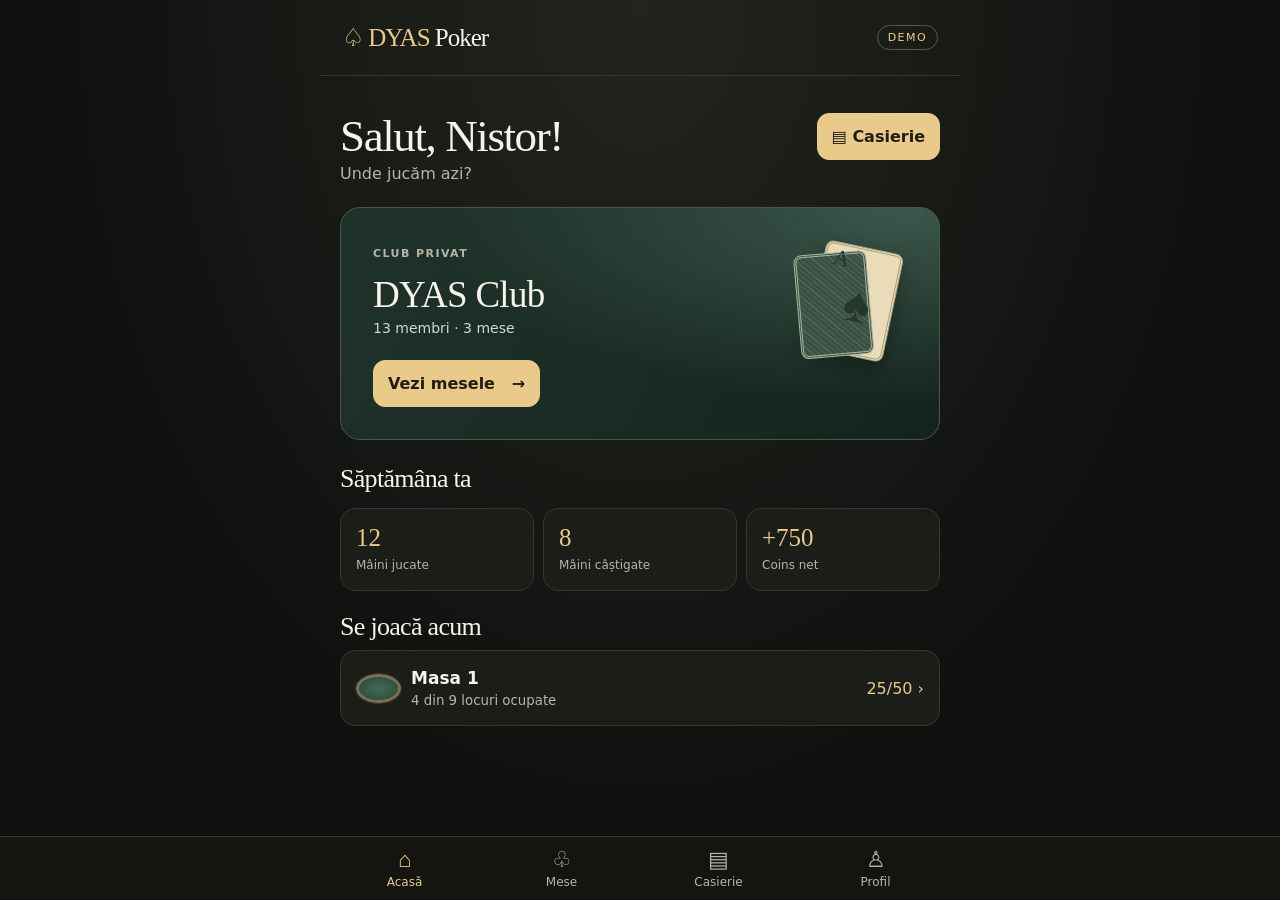
==== index.html @ bfad51e1 "Adaugă demo-ul mobil independent DYAS Poker" ====
<!doctype html>
<html lang="ro"><head><meta charset="utf-8"><meta name="viewport" content="width=device-width,initial-scale=1,viewport-fit=cover"><meta name="theme-color" content="#10110f"><title>DYAS Poker · Club privat</title>
<style>
:root{color-scheme:dark;--ink:#f7f3e9;--gold:#e9ca8b;--muted:#b5b5a9;--line:#353730;--panel:#1b1d19}*{box-sizing:border-box}body{margin:0;background:#10110f;color:var(--ink);font:16px/1.45 'DM Sans',system-ui,sans-serif}header,main,nav{max-width:640px;margin:auto}header,.row,nav,.between{display:flex;align-items:center}.between,header{justify-content:space-between}header{height:76px;border-bottom:1px solid var(--line);padding:0 22px}.brand{font:25px Georgia,serif;letter-spacing:-1px}.brand b{color:var(--gold);font-weight:normal}.demo,.label{font-size:11px;letter-spacing:.13em;text-transform:uppercase}.demo{color:var(--gold);border:1px solid #61563d;border-radius:30px;padding:4px 10px}.label{font-weight:650;color:var(--muted)}main{padding:24px 20px 100px}h1,h2,h3,p{margin:0}h1{font:clamp(31px,7vw,45px)/1.1 Georgia,serif;letter-spacing:-1.4px}h2{font:26px/1.1 Georgia,serif;letter-spacing:-.7px}h3{font-size:17px}small,.muted{color:var(--muted)}.row{gap:10px}.between{gap:8px}button,a{font:inherit;-webkit-tap-highlight-color:transparent}button,.button{cursor:pointer;border:1px solid var(--line);background:#242620;color:var(--ink);border-radius:12px;padding:11px 14px;font-weight:650}.gold,.button.gold{background:var(--gold);color:#211d15;border-color:var(--gold)}a{color:inherit;text-decoration:none}button:focus-visible,a:focus-visible{outline:3px solid #fff;outline-offset:3px}.hero{margin:22px 0 25px;position:relative;overflow:hidden;border:1px solid #4a5647;border-radius:20px;background:radial-gradient(ellipse at 95% 0%,#3b574b,transparent 60%),linear-gradient(120deg,#1f322b,#14241d);padding:22px}.hero h2{font-size:37px;margin:12px 0 2px;position:relative}.hero p{font-size:14px;color:#d0dacf}.hero .button{display:inline-block;margin-top:22px;position:relative}.cards{position:absolute;right:22px;top:24px;width:79px;height:110px;transform:rotate(12deg);background:#eadcb9;color:#25382b;border:3px double #a79e7d;border-radius:8px;box-shadow:0 9px 20px #0005;padding-left:7px;font:22px Georgia}.cards:before{content:'';position:absolute;inset:5px 10px -5px -10px;border-radius:8px;background:repeating-linear-gradient(45deg,#395145 0 3px,#526857 3px 4px);border:3px double #acb59e;transform:rotate(-17deg) translateX(-10px);z-index:-1}.cards i{display:block;text-align:center;font:51px Georgia}.stats,.grid{display:grid;gap:9px;margin:14px 0 22px}.stats{grid-template-columns:repeat(3,1fr)}.grid{grid-template-columns:repeat(2,1fr)}.stat,.box,.item{border:1px solid var(--line);border-radius:15px;background:var(--panel);padding:15px}.stat strong{display:block;font:25px Georgia;color:var(--gold)}.stat small{font-size:12px}.box{margin:14px 0}.item{margin:9px 0;display:flex;align-items:center;justify-content:space-between;gap:10px}.item small{display:block}.tableicon{border:3px solid #816e52;outline:1px solid #34382c;background:radial-gradient(#476955,#254935);border-radius:50%;width:45px;height:29px;flex-shrink:0}.detail{width:150px;height:85px;margin:24px auto;border-width:6px}.mark{color:var(--gold)}.end{color:#aaa797}.tabs{display:flex;gap:5px;padding:4px;background:#191b17;border:1px solid var(--line);border-radius:15px;margin:18px 0}.tabs button{flex:1;background:transparent;border-color:transparent;padding:10px 4px;font-size:14px}.tabs .on,.pick.on{background:#373329;border-color:#877044;color:var(--gold)}.pick{text-align:left;min-height:62px}.pick small{display:block}.balance{font:39px Georgia;color:var(--gold);margin:5px 0}.note{font-size:13px;color:var(--muted);margin:12px 0}.wide{width:100%}.pending{color:#f1c372}.full{margin-top:18px}.footer{position:fixed;bottom:0;left:0;right:0;background:#151612f5;border-top:1px solid var(--line);padding-bottom:env(safe-area-inset-bottom)}nav{display:flex;justify-content:space-around;padding:6px}nav a{min-width:65px;text-align:center;color:var(--muted);font-size:12px;padding:3px 5px}nav b{display:block;font:22px/1.25 Georgia}nav [aria-current]{color:var(--gold)}input{width:100%;padding:12px;margin:8px 0;border:1px solid var(--line);background:#10110f;color:var(--ink);border-radius:10px;font:inherit}.feedback{min-height:1.4em;color:var(--gold)}@media(max-width:355px){main{padding-inline:13px}.cards{right:10px;transform:scale(.78) rotate(12deg);transform-origin:right top}.stat{padding:10px}.item{padding:10px}}@media(min-width:700px){body{background:radial-gradient(ellipse at 50% 0,#22251e,#10110f 64%) fixed}main{padding-top:36px}.hero{padding:32px}.cards{right:45px;top:38px}}
</style></head><body>
<header><a class="brand" href="#acasa"><b>♤ DYAS</b> Poker</a><span class="demo">Demo</span></header>
<main id="screen"></main><div class="footer"><nav aria-label="Navigare"></nav></div>
<script>
const screen=document.querySelector('main');
const nav=document.querySelector('nav');
const pages={acasa:['⌂','Acasă'],mese:['♧','Mese'],casierie:['▤','Casierie'],profil:['♙','Profil']};
const tables=[['Masa 1',9,4],['6-Max',6,0],['Heads-up',2,2]];
const nf=new Intl.NumberFormat('ro-RO');
const fmt=n=>nf.format(n);
let tab='Depunere',amount=5,method='Revolut',filter='Toate',requests=[];
function active(value,current){return value===current?'on':''}
function home(){return `<div class="between"><h1>Salut, Nistor!</h1><a class="button gold" href="#casierie">▤ Casierie</a></div><p class="muted">Unde jucăm azi?</p><section class="hero"><div class="cards" aria-hidden="true">A<i>♠</i></div><span class="label">Club privat</span><h2>DYAS Club</h2><p>13 membri · 3 mese</p><a class="button gold" href="#mese">Vezi mesele &nbsp; →</a></section><h2>Săptămâna ta</h2><div class="stats"><div class="stat"><strong>12</strong><small>Mâini jucate</small></div><div class="stat"><strong>8</strong><small>Mâini câștigate</small></div><div class="stat"><strong>+750</strong><small>Coins net</small></div></div><h2>Se joacă acum</h2>${tableItem(0)}`}
function tableItem(i){const [name,size,used]=tables[i];return `<a class="item" href="#masa-${i}"><div class="row"><span class="tableicon"></span><div><h3>${name}</h3><small>${used} din ${size} locuri ocupate</small></div></div><span class="mark">25/50 ›</span></a>`}
function switches(values,current,action){return `<div class="tabs">${values.map(v=>`<button class="${active(v,current)}" aria-pressed="${v===current}" data-action="${action}" data-value="${v}">${v}</button>`).join('')}</div>`}
function tableList(){return `<p class="label">DYAS Club</p><h1>Mese</h1>${switches(['Toate','Locuri libere','În joc'],filter,'filter')}${tables.map(([n,s,u],i)=>filter==='Locuri libere'&&u===s||filter==='În joc'&&u<2?'':tableItem(i)).join('')}`}
function tableDetail(i){const [name,size,used]=tables[i];return `<a class="mark" href="#mese">← Toate mesele</a><div class="box"><span class="label">DYAS Club</span><h1>${name}</h1><div class="tableicon detail"></div><p>${used} din ${size} locuri ocupate</p><p class="muted">Texas Hold’em · Blinds 25/50</p></div>`}
function choice(v,label,sub,current,action){return `<button class="pick ${active(v,current)}" aria-pressed="${v===current}" data-action="${action}" data-value="${v}">${label}<small>${sub}</small></button>`}
function cashier(){const reserved=requests.filter(r=>r.type==='Retragere').reduce((sum,r)=>sum+r.coins,0);return `<h1>Casierie</h1><div class="box"><span class="label">Sold demo</span><div class="balance">1.500 <small>coins</small></div></div>${switches(['Depunere','Retragere','Istoric'],tab,'tab')}${tab==='Depunere'?`<h2>Alege un pachet</h2><div class="grid">${[5,10,25,50,100].map(v=>choice(v,v+' €',fmt(v*100)+' coins',amount,'amount')).join('')}</div><h3>Metodă de plată</h3>${switches(['Revolut','Transfer bancar'],method,'method')}<button class="gold wide" data-action="deposit">Simulează depunerea de ${amount} €</button>`:tab==='Retragere'?`<form id="withdraw"><label for="coins">Coins de retras</label><input id="coins" type="number" required min="1" max="${500-reserved}" step="1" inputmode="numeric" placeholder="Ex. 100"><p class="note">Disponibile pentru retragere în demo: ${fmt(500-reserved)} coins.</p><button class="gold wide" ${reserved>=500?'disabled':''}>Simulează retragerea</button></form>`:requests.length?requests.map(r=>`<div class="item"><div><h3>${r.type} · ${fmt(r.coins)} coins</h3><small>${r.method}</small></div><small class="pending">În așteptare</small></div>`).join(''):'<div class="box">Nicio cerere în această sesiune.</div>'}<p class="note">Simulare cu jetoane fictive. Cererile sunt păstrate doar în această sesiune.</p>`}
function render(){const route=location.hash.slice(1)||'acasa';const match=route.match(/^masa-([0-2])$/);const page=match?'mese':Object.hasOwn(pages,route)?route:'acasa';nav.innerHTML=Object.entries(pages).map(([key,[icon,label]])=>`<a href="#${key}" ${page===key?'aria-current="page"':''}><b aria-hidden="true">${icon}</b>${label}</a>`).join('');screen.innerHTML=match?tableDetail(Number(match[1])):page==='mese'?tableList():page==='casierie'?cashier():page==='profil'?'<h1>Profil</h1><div class="box"><h2>Nistor</h2><p class="muted">Membru · DYAS Club</p></div><a class="button" href="#casierie">Deschide casieria</a>':home()}
function record(type,coins,source){requests.unshift({type,coins,method:source});tab='Istoric';render()}
screen.addEventListener('click',e=>{const b=e.target.closest('[data-action]');if(!b)return;const v=b.dataset.value;switch(b.dataset.action){case 'tab':tab=v;break;case 'amount':amount=Number(v);break;case 'method':method=v;break;case 'filter':filter=v;break;case 'deposit':record('Depunere',amount*100,method);return}render()});
screen.addEventListener('submit',e=>{if(e.target.id!=='withdraw')return;e.preventDefault();if(e.target.reportValidity())record('Retragere',Number(document.querySelector('#coins').value),'Cerere demo')});
addEventListener('hashchange',()=>{render();window.scrollTo(0,0)});render();
</script></body></html>
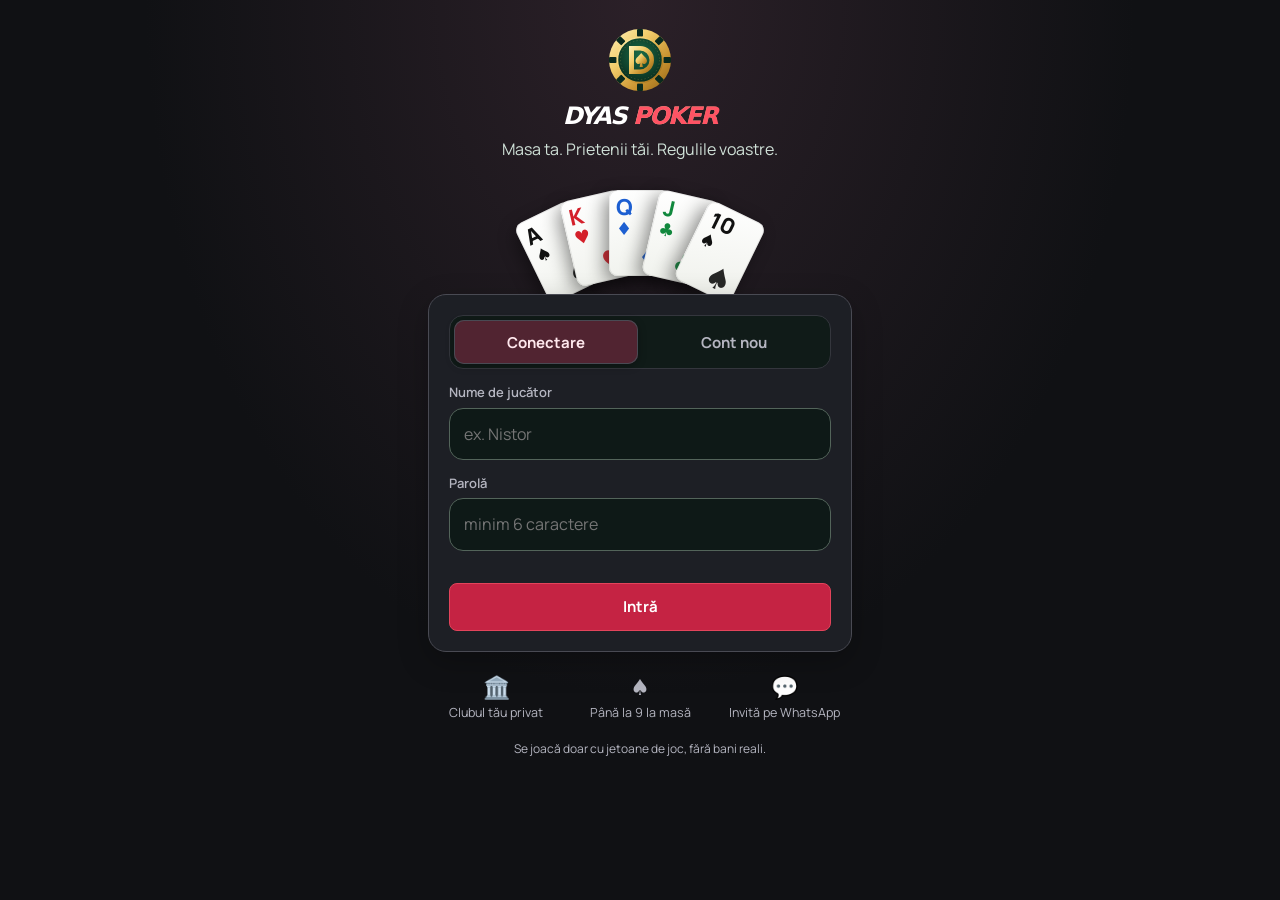
==== commit ece95932: "Adapt DYAS Poker mobile frontend and add 16 illustrated player avatars" ====
--- a/index.html
+++ b/index.html
@@ -1,29 +1,40 @@
 <!doctype html>
-<html lang="ro"><head><meta charset="utf-8"><meta name="viewport" content="width=device-width,initial-scale=1,viewport-fit=cover"><meta name="theme-color" content="#10110f"><title>DYAS Poker · Club privat</title>
-<style>
-:root{color-scheme:dark;--ink:#f7f3e9;--gold:#e9ca8b;--muted:#b5b5a9;--line:#353730;--panel:#1b1d19}*{box-sizing:border-box}body{margin:0;background:#10110f;color:var(--ink);font:16px/1.45 'DM Sans',system-ui,sans-serif}header,main,nav{max-width:640px;margin:auto}header,.row,nav,.between{display:flex;align-items:center}.between,header{justify-content:space-between}header{height:76px;border-bottom:1px solid var(--line);padding:0 22px}.brand{font:25px Georgia,serif;letter-spacing:-1px}.brand b{color:var(--gold);font-weight:normal}.demo,.label{font-size:11px;letter-spacing:.13em;text-transform:uppercase}.demo{color:var(--gold);border:1px solid #61563d;border-radius:30px;padding:4px 10px}.label{font-weight:650;color:var(--muted)}main{padding:24px 20px 100px}h1,h2,h3,p{margin:0}h1{font:clamp(31px,7vw,45px)/1.1 Georgia,serif;letter-spacing:-1.4px}h2{font:26px/1.1 Georgia,serif;letter-spacing:-.7px}h3{font-size:17px}small,.muted{color:var(--muted)}.row{gap:10px}.between{gap:8px}button,a{font:inherit;-webkit-tap-highlight-color:transparent}button,.button{cursor:pointer;border:1px solid var(--line);background:#242620;color:var(--ink);border-radius:12px;padding:11px 14px;font-weight:650}.gold,.button.gold{background:var(--gold);color:#211d15;border-color:var(--gold)}a{color:inherit;text-decoration:none}button:focus-visible,a:focus-visible{outline:3px solid #fff;outline-offset:3px}.hero{margin:22px 0 25px;position:relative;overflow:hidden;border:1px solid #4a5647;border-radius:20px;background:radial-gradient(ellipse at 95% 0%,#3b574b,transparent 60%),linear-gradient(120deg,#1f322b,#14241d);padding:22px}.hero h2{font-size:37px;margin:12px 0 2px;position:relative}.hero p{font-size:14px;color:#d0dacf}.hero .button{display:inline-block;margin-top:22px;position:relative}.cards{position:absolute;right:22px;top:24px;width:79px;height:110px;transform:rotate(12deg);background:#eadcb9;color:#25382b;border:3px double #a79e7d;border-radius:8px;box-shadow:0 9px 20px #0005;padding-left:7px;font:22px Georgia}.cards:before{content:'';position:absolute;inset:5px 10px -5px -10px;border-radius:8px;background:repeating-linear-gradient(45deg,#395145 0 3px,#526857 3px 4px);border:3px double #acb59e;transform:rotate(-17deg) translateX(-10px);z-index:-1}.cards i{display:block;text-align:center;font:51px Georgia}.stats,.grid{display:grid;gap:9px;margin:14px 0 22px}.stats{grid-template-columns:repeat(3,1fr)}.grid{grid-template-columns:repeat(2,1fr)}.stat,.box,.item{border:1px solid var(--line);border-radius:15px;background:var(--panel);padding:15px}.stat strong{display:block;font:25px Georgia;color:var(--gold)}.stat small{font-size:12px}.box{margin:14px 0}.item{margin:9px 0;display:flex;align-items:center;justify-content:space-between;gap:10px}.item small{display:block}.tableicon{border:3px solid #816e52;outline:1px solid #34382c;background:radial-gradient(#476955,#254935);border-radius:50%;width:45px;height:29px;flex-shrink:0}.detail{width:150px;height:85px;margin:24px auto;border-width:6px}.mark{color:var(--gold)}.end{color:#aaa797}.tabs{display:flex;gap:5px;padding:4px;background:#191b17;border:1px solid var(--line);border-radius:15px;margin:18px 0}.tabs button{flex:1;background:transparent;border-color:transparent;padding:10px 4px;font-size:14px}.tabs .on,.pick.on{background:#373329;border-color:#877044;color:var(--gold)}.pick{text-align:left;min-height:62px}.pick small{display:block}.balance{font:39px Georgia;color:var(--gold);margin:5px 0}.note{font-size:13px;color:var(--muted);margin:12px 0}.wide{width:100%}.pending{color:#f1c372}.full{margin-top:18px}.footer{position:fixed;bottom:0;left:0;right:0;background:#151612f5;border-top:1px solid var(--line);padding-bottom:env(safe-area-inset-bottom)}nav{display:flex;justify-content:space-around;padding:6px}nav a{min-width:65px;text-align:center;color:var(--muted);font-size:12px;padding:3px 5px}nav b{display:block;font:22px/1.25 Georgia}nav [aria-current]{color:var(--gold)}input{width:100%;padding:12px;margin:8px 0;border:1px solid var(--line);background:#10110f;color:var(--ink);border-radius:10px;font:inherit}.feedback{min-height:1.4em;color:var(--gold)}@media(max-width:355px){main{padding-inline:13px}.cards{right:10px;transform:scale(.78) rotate(12deg);transform-origin:right top}.stat{padding:10px}.item{padding:10px}}@media(min-width:700px){body{background:radial-gradient(ellipse at 50% 0,#22251e,#10110f 64%) fixed}main{padding-top:36px}.hero{padding:32px}.cards{right:45px;top:38px}}
-</style></head><body>
-<header><a class="brand" href="#acasa"><b>♤ DYAS</b> Poker</a><span class="demo">Demo</span></header>
-<main id="screen"></main><div class="footer"><nav aria-label="Navigare"></nav></div>
-<script>
-const screen=document.querySelector('main');
-const nav=document.querySelector('nav');
-const pages={acasa:['⌂','Acasă'],mese:['♧','Mese'],casierie:['▤','Casierie'],profil:['♙','Profil']};
-const tables=[['Masa 1',9,4],['6-Max',6,0],['Heads-up',2,2]];
-const nf=new Intl.NumberFormat('ro-RO');
-const fmt=n=>nf.format(n);
-let tab='Depunere',amount=5,method='Revolut',filter='Toate',requests=[];
-function active(value,current){return value===current?'on':''}
-function home(){return `<div class="between"><h1>Salut, Nistor!</h1><a class="button gold" href="#casierie">▤ Casierie</a></div><p class="muted">Unde jucăm azi?</p><section class="hero"><div class="cards" aria-hidden="true">A<i>♠</i></div><span class="label">Club privat</span><h2>DYAS Club</h2><p>13 membri · 3 mese</p><a class="button gold" href="#mese">Vezi mesele &nbsp; →</a></section><h2>Săptămâna ta</h2><div class="stats"><div class="stat"><strong>12</strong><small>Mâini jucate</small></div><div class="stat"><strong>8</strong><small>Mâini câștigate</small></div><div class="stat"><strong>+750</strong><small>Coins net</small></div></div><h2>Se joacă acum</h2>${tableItem(0)}`}
-function tableItem(i){const [name,size,used]=tables[i];return `<a class="item" href="#masa-${i}"><div class="row"><span class="tableicon"></span><div><h3>${name}</h3><small>${used} din ${size} locuri ocupate</small></div></div><span class="mark">25/50 ›</span></a>`}
-function switches(values,current,action){return `<div class="tabs">${values.map(v=>`<button class="${active(v,current)}" aria-pressed="${v===current}" data-action="${action}" data-value="${v}">${v}</button>`).join('')}</div>`}
-function tableList(){return `<p class="label">DYAS Club</p><h1>Mese</h1>${switches(['Toate','Locuri libere','În joc'],filter,'filter')}${tables.map(([n,s,u],i)=>filter==='Locuri libere'&&u===s||filter==='În joc'&&u<2?'':tableItem(i)).join('')}`}
-function tableDetail(i){const [name,size,used]=tables[i];return `<a class="mark" href="#mese">← Toate mesele</a><div class="box"><span class="label">DYAS Club</span><h1>${name}</h1><div class="tableicon detail"></div><p>${used} din ${size} locuri ocupate</p><p class="muted">Texas Hold’em · Blinds 25/50</p></div>`}
-function choice(v,label,sub,current,action){return `<button class="pick ${active(v,current)}" aria-pressed="${v===current}" data-action="${action}" data-value="${v}">${label}<small>${sub}</small></button>`}
-function cashier(){const reserved=requests.filter(r=>r.type==='Retragere').reduce((sum,r)=>sum+r.coins,0);return `<h1>Casierie</h1><div class="box"><span class="label">Sold demo</span><div class="balance">1.500 <small>coins</small></div></div>${switches(['Depunere','Retragere','Istoric'],tab,'tab')}${tab==='Depunere'?`<h2>Alege un pachet</h2><div class="grid">${[5,10,25,50,100].map(v=>choice(v,v+' €',fmt(v*100)+' coins',amount,'amount')).join('')}</div><h3>Metodă de plată</h3>${switches(['Revolut','Transfer bancar'],method,'method')}<button class="gold wide" data-action="deposit">Simulează depunerea de ${amount} €</button>`:tab==='Retragere'?`<form id="withdraw"><label for="coins">Coins de retras</label><input id="coins" type="number" required min="1" max="${500-reserved}" step="1" inputmode="numeric" placeholder="Ex. 100"><p class="note">Disponibile pentru retragere în demo: ${fmt(500-reserved)} coins.</p><button class="gold wide" ${reserved>=500?'disabled':''}>Simulează retragerea</button></form>`:requests.length?requests.map(r=>`<div class="item"><div><h3>${r.type} · ${fmt(r.coins)} coins</h3><small>${r.method}</small></div><small class="pending">În așteptare</small></div>`).join(''):'<div class="box">Nicio cerere în această sesiune.</div>'}<p class="note">Simulare cu jetoane fictive. Cererile sunt păstrate doar în această sesiune.</p>`}
-function render(){const route=location.hash.slice(1)||'acasa';const match=route.match(/^masa-([0-2])$/);const page=match?'mese':Object.hasOwn(pages,route)?route:'acasa';nav.innerHTML=Object.entries(pages).map(([key,[icon,label]])=>`<a href="#${key}" ${page===key?'aria-current="page"':''}><b aria-hidden="true">${icon}</b>${label}</a>`).join('');screen.innerHTML=match?tableDetail(Number(match[1])):page==='mese'?tableList():page==='casierie'?cashier():page==='profil'?'<h1>Profil</h1><div class="box"><h2>Nistor</h2><p class="muted">Membru · DYAS Club</p></div><a class="button" href="#casierie">Deschide casieria</a>':home()}
-function record(type,coins,source){requests.unshift({type,coins,method:source});tab='Istoric';render()}
-screen.addEventListener('click',e=>{const b=e.target.closest('[data-action]');if(!b)return;const v=b.dataset.value;switch(b.dataset.action){case 'tab':tab=v;break;case 'amount':amount=Number(v);break;case 'method':method=v;break;case 'filter':filter=v;break;case 'deposit':record('Depunere',amount*100,method);return}render()});
-screen.addEventListener('submit',e=>{if(e.target.id!=='withdraw')return;e.preventDefault();if(e.target.reportValidity())record('Retragere',Number(document.querySelector('#coins').value),'Cerere demo')});
-addEventListener('hashchange',()=>{render();window.scrollTo(0,0)});render();
-</script></body></html>
+<html lang="ro">
+<head>
+  <meta charset="utf-8">
+  <meta name="viewport" content="width=device-width, initial-scale=1, viewport-fit=cover">
+  <meta name="theme-color" content="#050d0a">
+  <title>DYAS Poker — cluburi private de poker</title>
+  <meta name="description" content="Cluburi private de poker cu prietenii, până la 9 la masă. Doar jetoane de joc.">
+  <meta property="og:title" content="DYAS Poker — hai la masă!">
+  <meta property="og:description" content="Club privat de poker cu prietenii. Intră cu linkul și ia loc la masă.">
+  <meta property="og:image" content="https://dyas-poker-4-men.vercel.app/og.png">
+  <meta property="og:type" content="website">
+  <link rel="icon" href="/icon.svg" type="image/svg+xml">
+  <link rel="apple-touch-icon" href="/icon-512.png">
+  <meta name="apple-mobile-web-app-capable" content="yes">
+  <meta name="mobile-web-app-capable" content="yes">
+  <meta name="apple-mobile-web-app-status-bar-style" content="black-translucent">
+  <meta name="apple-mobile-web-app-title" content="DYAS Poker">
+  <link rel="manifest" href="/manifest.webmanifest">
+  <link rel="preconnect" href="https://fonts.googleapis.com">
+  <link rel="preconnect" href="https://fonts.gstatic.com" crossorigin>
+  <link rel="stylesheet" href="https://fonts.googleapis.com/css2?family=Cinzel:wght@700;800&family=Manrope:wght@500;600;700;800&display=swap">
+  <link rel="stylesheet" href="/style.css">
+  <link rel="stylesheet" href="/extra.css">
+  <link rel="stylesheet" href="/fx.css">
+  <link rel="stylesheet" href="/dm.css">
+  <link rel="stylesheet" href="/cashier.css">
+  <link rel="stylesheet" href="/arena.css">
+</head>
+<body>
+  <div id="app"><div class="boot" aria-label="Se încarcă"><img src="/icon.svg" alt=""><i></i></div></div>
+  <div id="toast" role="status" aria-live="polite"></div>
+  <script type="module" src="/app.js"></script>
+  <script type="module" src="/extra.js"></script>
+  <script type="module" src="/fx.js"></script>
+  <script type="module" src="/dm.js"></script>
+  <script type="module" src="/cashier.js"></script>
+  <script type="module" src="/pushtest.js"></script>
+<script type="module" src="/arena.js"></script></body>
+</html>
--- a/style.css
+++ b/style.css
@@ -0,0 +1,375 @@
+/* DYAS Poker — temă: smarald închis, auriu, catifea */
+:root {
+  --bg: #050d0a;
+  --bg2: #0a1813;
+  --panel: rgba(16, 36, 28, .72);
+  --panel-solid: #0f241b;
+  --panel2: #173226;
+  --line: rgba(242, 205, 107, .14);
+  --line2: rgba(255, 255, 255, .08);
+  --text: #f3f7f4;
+  --muted: #95ada2;
+  --gold: #f2cd6b;
+  --gold-hi: #fff1b8;
+  --gold-lo: #b9862c;
+  --goldg: linear-gradient(135deg, #fff1b8 0%, #f2cd6b 35%, #d39d38 70%, #a8741f 100%);
+  --red: #ef4d55;
+  --green: #22b573;
+  --wa: #25d366;
+  --felt-hi: #1f7a50;
+  --felt-lo: #0a3a25;
+  --safe-b: env(safe-area-inset-bottom, 0px);
+  --serif: "Cinzel", "Times New Roman", serif;
+  --sans: "Manrope", system-ui, -apple-system, "Segoe UI", Roboto, sans-serif;
+  color-scheme: dark;
+}
+* { box-sizing: border-box; }
+html, body { margin: 0; min-height: 100%; background: var(--bg); color: var(--text); font: 15px/1.4 var(--sans); -webkit-tap-highlight-color: transparent; }
+body {
+  background:
+    radial-gradient(900px 500px at 50% -10%, rgba(31, 122, 80, .38), transparent 70%),
+    radial-gradient(600px 400px at 110% 40%, rgba(242, 205, 107, .07), transparent 70%),
+    radial-gradient(600px 400px at -10% 80%, rgba(31, 122, 80, .18), transparent 70%),
+    var(--bg);
+  background-attachment: fixed;
+}
+button, input, textarea, select { font: inherit; color: inherit; }
+a { color: var(--gold); }
+#app { min-height: 100vh; }
+
+/* ---------- logo ---------- */
+.logo { display: flex; align-items: center; gap: 10px; text-decoration: none; color: inherit; }
+.logo img { width: 38px; height: 38px; filter: drop-shadow(0 4px 12px rgba(242, 205, 107, .25)); }
+.wordmark { font-family: var(--serif); font-weight: 800; letter-spacing: .06em; line-height: 1; font-size: 20px; }
+.wordmark span { background: var(--goldg); -webkit-background-clip: text; background-clip: text; color: transparent; }
+
+/* ---------- ecrane ---------- */
+.screen { max-width: 520px; margin: 0 auto; padding: 14px 16px calc(28px + var(--safe-b)); }
+.appbar { display: flex; align-items: center; gap: 10px; margin: 4px 0 18px; }
+.appbar .grow { flex: 1; }
+.avatar { width: 38px; height: 38px; border-radius: 50%; display: grid; place-items: center; font-weight: 800; font-size: 15px; color: #10261b;
+  background: var(--goldg); box-shadow: 0 0 0 2px rgba(0,0,0,.4), 0 4px 14px rgba(242,205,107,.25); flex: none; border: 0; cursor: pointer; }
+h1 { font-size: 24px; margin: 4px 0 4px; letter-spacing: -.01em; }
+.sub { color: var(--muted); margin: 0 0 18px; }
+h2 { font-size: 12px; margin: 24px 2px 10px; color: var(--muted); font-weight: 800; text-transform: uppercase; letter-spacing: .14em; }
+.card { background: var(--panel); border: 1px solid var(--line); border-radius: 20px; padding: 16px; margin-bottom: 12px;
+  backdrop-filter: blur(12px); -webkit-backdrop-filter: blur(12px); box-shadow: 0 10px 30px rgba(0,0,0,.25); }
+.row { display: flex; gap: 10px; align-items: center; }
+.grow { flex: 1; min-width: 0; }
+.muted { color: var(--muted); }
+.small { font-size: 13px; }
+
+.btn { display: inline-flex; align-items: center; justify-content: center; gap: 8px; min-height: 48px; padding: 0 18px; border-radius: 14px;
+  border: 1px solid var(--line2); background: rgba(255,255,255,.05); font-weight: 700; cursor: pointer; text-decoration: none; color: var(--text);
+  transition: transform .08s, filter .15s, background .15s; }
+.btn:active { transform: scale(.98); }
+.btn.primary { background: var(--goldg); color: #231904; border: 0; box-shadow: 0 8px 22px rgba(210, 160, 60, .28), inset 0 1px 0 rgba(255,255,255,.5); }
+.btn.green { background: linear-gradient(180deg, #2fcf86, #1a9a5f); border: 0; color: #fff; box-shadow: 0 8px 20px rgba(34,181,115,.25); }
+.btn.danger { background: transparent; color: #ff9ca1; border-color: rgba(239,77,85,.4); }
+.btn.block { width: 100%; }
+.btn.sm { min-height: 38px; padding: 0 12px; font-size: 14px; border-radius: 11px; }
+.btn[disabled] { opacity: .45; pointer-events: none; }
+.btn svg { width: 20px; height: 20px; flex: none; }
+
+/* ---------- pagina de start ---------- */
+.landing { max-width: 460px; margin: 0 auto; padding: 22px 18px calc(28px + var(--safe-b)); text-align: center; }
+.hero-logo { width: 104px; height: 104px; margin: 6px auto 12px; display: block; filter: drop-shadow(0 10px 30px rgba(242, 205, 107, .35)); animation: float 6s ease-in-out infinite; }
+@keyframes float { 50% { transform: translateY(-6px) rotate(-4deg); } }
+.landing .wordmark { font-size: 34px; }
+.tagline { color: #cfe0d7; font-size: 16px; margin: 10px 0 0; }
+.fan { position: relative; height: 104px; margin: 30px auto 34px; width: 260px; }
+.fan .pcard { position: absolute; left: 50%; bottom: 0; --w: 62px; margin-left: -31px; transform-origin: 50% 260%; justify-content: flex-start; align-items: flex-start;
+  padding: 6px 7px; box-shadow: -4px 6px 18px rgba(0,0,0,.45), inset 0 0 0 1px rgba(0,0,0,.08); }
+.fan .pcard .r { font-size: 22px; }
+.fan .pcard .s { font-size: 18px; }
+.fan .pcard::after { content: attr(data-suit); position: absolute; right: 7px; bottom: 4px; font-size: 30px; line-height: 1; opacity: .9; }
+.fan .pcard:nth-child(1) { transform: rotate(-26deg); }
+.fan .pcard:nth-child(2) { transform: rotate(-13deg); }
+.fan .pcard:nth-child(3) { transform: rotate(0deg); }
+.fan .pcard:nth-child(4) { transform: rotate(13deg); }
+.fan .pcard:nth-child(5) { transform: rotate(26deg); }
+.auth { text-align: left; margin-top: 18px; padding: 18px; }
+.features { display: grid; grid-template-columns: repeat(3, 1fr); gap: 8px; margin: 16px 0 6px; }
+.feature { background: rgba(255,255,255,.035); border: 1px solid var(--line2); border-radius: 16px; padding: 12px 6px; font-size: 12.5px; color: #cfe0d7; line-height: 1.25; }
+.feature b { display: block; font-size: 22px; margin-bottom: 4px; }
+.legal { color: var(--muted); font-size: 12px; margin-top: 14px; }
+
+/* ---------- formulare ---------- */
+label { display: block; font-size: 13px; color: var(--muted); margin: 14px 0 6px; font-weight: 600; }
+input, textarea { width: 100%; padding: 14px; border-radius: 14px; border: 1px solid var(--line2); background: rgba(0,0,0,.35); outline: none; transition: border-color .15s, box-shadow .15s; }
+input:focus, textarea:focus { border-color: rgba(242,205,107,.6); box-shadow: 0 0 0 4px rgba(242,205,107,.12); }
+textarea { min-height: 80px; resize: vertical; }
+.code-input { text-transform: uppercase; letter-spacing: .45em; font-size: 26px; text-align: center; font-weight: 800; font-family: var(--serif); }
+.tabs { display: flex; gap: 4px; background: rgba(0,0,0,.35); padding: 4px; border-radius: 14px; margin-bottom: 14px; border: 1px solid var(--line2); }
+.tabs button { flex: 1; min-height: 40px; border: 0; border-radius: 10px; background: transparent; color: var(--muted); font-weight: 700; cursor: pointer; }
+.tabs button.on { background: var(--panel2); color: var(--text); box-shadow: 0 2px 8px rgba(0,0,0,.3), inset 0 0 0 1px var(--line); }
+.err { color: #ffb3b5; font-size: 14px; margin-top: 10px; min-height: 1em; }
+
+/* ---------- acasă ---------- */
+.actions { display: grid; grid-template-columns: 1fr 1fr; gap: 12px; }
+.tile { display: flex; flex-direction: column; justify-content: space-between; gap: 18px; min-height: 128px; padding: 16px; border-radius: 22px; text-decoration: none;
+  color: var(--text); border: 1px solid var(--line); background: var(--panel); position: relative; overflow: hidden; }
+.tile.gold { background: var(--goldg); color: #231904; border: 0; box-shadow: 0 12px 30px rgba(210,160,60,.25); }
+.tile .ic { width: 42px; height: 42px; border-radius: 13px; display: grid; place-items: center; font-size: 22px; background: rgba(0,0,0,.18); }
+.tile.gold .ic { background: rgba(35,25,4,.12); }
+.tile b { font-size: 16px; line-height: 1.2; }
+.tile small { display: block; font-weight: 600; opacity: .75; font-size: 12.5px; margin-top: 3px; }
+.tile::after { content: "♠"; position: absolute; right: -6px; bottom: -22px; font-size: 92px; opacity: .08; }
+
+.list-item { display: flex; gap: 12px; align-items: center; padding: 14px; border-radius: 18px; background: var(--panel); border: 1px solid var(--line2); margin-bottom: 10px;
+  text-decoration: none; color: inherit; cursor: pointer; transition: border-color .15s; }
+.list-item:active { border-color: var(--line); }
+.list-item .t { font-weight: 750; overflow: hidden; text-overflow: ellipsis; white-space: nowrap; }
+.list-item .t.wrap { white-space: normal; }
+.chips { color: var(--gold); font-weight: 800; white-space: nowrap; display: inline-flex; align-items: center; gap: 5px; }
+.chips::before { content: ""; width: 12px; height: 12px; border-radius: 50%; background: radial-gradient(circle, #fff1b8 0 28%, #c8922f 30% 100%); box-shadow: 0 0 0 1.5px rgba(0,0,0,.4); flex: none; }
+.emblem { width: 48px; height: 48px; border-radius: 15px; display: grid; place-items: center; font-size: 26px; flex: none;
+  background: radial-gradient(circle at 50% 35%, #1b5a3d, #0b2519); border: 1px solid var(--line); box-shadow: inset 0 1px 0 rgba(255,255,255,.06); }
+.emblem.lg { width: 68px; height: 68px; font-size: 38px; border-radius: 20px; }
+.emblems { display: grid; grid-template-columns: repeat(8, 1fr); gap: 6px; }
+.emblems button { aspect-ratio: 1; border-radius: 12px; border: 1px solid var(--line2); background: rgba(0,0,0,.3); font-size: 20px; cursor: pointer; padding: 0; }
+.emblems button.on { border-color: var(--gold); background: rgba(242,205,107,.14); box-shadow: 0 0 0 3px rgba(242,205,107,.12); }
+.badge { display: inline-block; padding: 3px 9px; border-radius: 99px; font-size: 11.5px; font-weight: 800; background: rgba(255,255,255,.07); color: var(--muted); letter-spacing: .02em; }
+.badge.owner { background: rgba(242,205,107,.16); color: var(--gold); }
+.badge.admin { background: rgba(80,170,255,.15); color: #9dd3ff; }
+.badge.full { background: rgba(239,77,85,.16); color: #ffb3b5; }
+.badge.live { background: rgba(34,181,115,.16); color: #7ee2a8; }
+.dot { display: inline-block; min-width: 18px; height: 18px; padding: 0 5px; border-radius: 9px; background: var(--red); color: #fff; font-size: 11px; line-height: 18px; text-align: center; margin-left: 5px; }
+.empty { text-align: center; color: var(--muted); padding: 26px 14px; border: 1px dashed var(--line2); border-radius: 18px; }
+.empty b { display: block; font-size: 30px; margin-bottom: 6px; }
+
+/* ---------- club ---------- */
+.topbar { display: flex; align-items: center; gap: 10px; margin-bottom: 14px; }
+.back { width: 42px; height: 42px; border-radius: 13px; border: 1px solid var(--line2); background: rgba(255,255,255,.05); display: grid; place-items: center; font-size: 20px; cursor: pointer; flex: none; color: var(--text); text-decoration: none; }
+.club-hero { display: flex; gap: 14px; align-items: center; padding: 18px; border-radius: 24px; margin-bottom: 12px;
+  background: radial-gradient(400px 160px at 0% 0%, rgba(242,205,107,.16), transparent 70%), linear-gradient(160deg, #15402d, #0b2117); border: 1px solid var(--line); }
+.club-hero .name { font-family: var(--serif); font-weight: 800; font-size: 21px; line-height: 1.15; letter-spacing: .02em; }
+.club-hero .desc { color: #cfe0d7; font-size: 13.5px; margin-top: 4px; }
+.club-hero .meta { margin-top: 8px; display: flex; gap: 8px; align-items: center; flex-wrap: wrap; font-size: 13px; }
+.invite { background: linear-gradient(135deg, rgba(242,205,107,.1), rgba(16,36,28,.75) 60%); position: relative; }
+.invite .lbl { font-size: 11.5px; letter-spacing: .14em; text-transform: uppercase; color: var(--muted); font-weight: 800; }
+.invite .code { font-family: var(--serif); font-size: 30px; font-weight: 800; letter-spacing: .32em; margin: 4px 0 12px;
+  background: var(--goldg); -webkit-background-clip: text; background-clip: text; color: transparent; }
+.invite .btns { display: grid; grid-template-columns: 1fr auto; gap: 8px; }
+.wa { background: linear-gradient(180deg, #2fe07a, #1ea952); border: 0; color: #fff; box-shadow: 0 8px 20px rgba(37,211,102,.22); }
+.seg { display: flex; gap: 8px; }
+.seg button { flex: 1; min-height: 46px; border-radius: 14px; border: 1px solid var(--line2); background: rgba(0,0,0,.3); font-weight: 800; cursor: pointer; }
+.seg button.on { border-color: var(--gold); background: rgba(242,205,107,.14); color: var(--gold); }
+.stepper { display: flex; align-items: center; gap: 8px; margin-top: 8px; }
+.stepper button { width: 46px; height: 42px; border-radius: 12px; border: 1px solid var(--line2); background: rgba(255,255,255,.05); font-size: 20px; cursor: pointer; }
+.stepper output { flex: 1; text-align: center; font-weight: 800; }
+.grid3 { display: grid; grid-template-columns: repeat(3, 1fr); gap: 8px; }
+.seatdots { display: flex; gap: 4px; margin-top: 8px; }
+.seatdots i { width: 9px; height: 9px; border-radius: 50%; background: rgba(255,255,255,.12); }
+.seatdots i.on { background: var(--goldg); box-shadow: 0 0 6px rgba(242,205,107,.5); }
+.table-ic { width: 48px; height: 48px; border-radius: 15px; flex: none; display: grid; place-items: center;
+  background: radial-gradient(ellipse at 50% 40%, var(--felt-hi), var(--felt-lo)); border: 2px solid #5b3d1e; box-shadow: inset 0 0 0 1px rgba(242,205,107,.35); font-size: 20px; }
+
+#toast { position: fixed; left: 50%; top: calc(12px + env(safe-area-inset-top, 0px)); transform: translate(-50%, -20px); max-width: 92vw; opacity: 0; visibility: hidden; pointer-events: none;
+  background: #2b1416; color: #ffd5d6; border: 1px solid #6b2a2c; padding: 11px 16px; border-radius: 14px; transition: opacity .2s, transform .2s, visibility .2s; z-index: 50; font-size: 14px; font-weight: 600; box-shadow: 0 10px 30px rgba(0,0,0,.4); }
+#toast.on { opacity: 1; visibility: visible; transform: translate(-50%, 0); }
+#toast.ok { background: #0f3324; color: #c8f5dc; border-color: #1f6b46; }
+
+/* ---------- masa ---------- */
+.table-screen { position: fixed; inset: 0; display: flex; flex-direction: column; overflow: hidden;
+  background: radial-gradient(120% 70% at 50% 42%, #123a28, #050d0a 75%); }
+.tbar { height: 48px; flex: none; display: flex; align-items: center; gap: 8px; padding: 0 8px; }
+.tbar .back { width: 38px; height: 38px; border-radius: 12px; font-size: 18px; }
+.tbar .ti { flex: 1; min-width: 0; font-size: 14px; font-weight: 800; white-space: nowrap; overflow: hidden; text-overflow: ellipsis; }
+.tbar .ti small { color: var(--muted); font-weight: 600; }
+.tbar img { width: 26px; height: 26px; }
+.felt-wrap { position: relative; flex: 1; min-height: 0; }
+.felt { position: absolute; inset: 6% 9% 9%; border-radius: 46% / 32%;
+  background:
+    radial-gradient(ellipse at 50% 42%, rgba(255,255,255,.07), transparent 55%),
+    radial-gradient(ellipse at 50% 45%, var(--felt-hi), var(--felt-lo) 78%);
+  border: 9px solid #3d2814;
+  box-shadow: 0 0 0 1px #7a5426, inset 0 0 0 2px rgba(242,205,107,.28), inset 0 0 40px rgba(0,0,0,.45), 0 18px 40px rgba(0,0,0,.6); }
+.felt::before { content: ""; position: absolute; inset: 7%; border-radius: inherit; border: 1.5px solid rgba(242,205,107,.16); }
+.felt::after { content: "DYAS POKER"; position: absolute; left: 50%; top: 70%; transform: translateX(-50%); font-family: var(--serif); font-weight: 800; letter-spacing: .3em;
+  font-size: 11px; color: rgba(242,205,107,.09); white-space: nowrap; }
+.center { position: absolute; left: 50%; top: 47%; transform: translate(-50%, -50%); display: flex; flex-direction: column; align-items: center; gap: 7px; z-index: 2; width: 58%; }
+.pot { background: rgba(0,0,0,.5); border: 1px solid rgba(242,205,107,.45); color: var(--gold); font-weight: 900; padding: 4px 14px; border-radius: 99px; font-size: 14px; white-space: nowrap;
+  box-shadow: 0 4px 14px rgba(0,0,0,.35); }
+.board { display: flex; gap: 3px; justify-content: center; }
+.msg { font-size: 12.5px; text-align: center; color: #e6f3ec; background: rgba(0,0,0,.4); padding: 4px 10px; border-radius: 10px; max-width: 100%; font-weight: 600; }
+.msg b { color: var(--gold); }
+
+.pcard { --w: var(--cw); width: var(--w); height: calc(var(--w) * 1.4); border-radius: calc(var(--w) * .14); background: linear-gradient(160deg, #ffffff, #eef0ea); color: #111;
+  display: flex; flex-direction: column; align-items: center; justify-content: center; font-weight: 900; line-height: 1; flex: none;
+  box-shadow: 0 3px 8px rgba(0,0,0,.45), inset 0 0 0 1px rgba(0,0,0,.08); font-family: var(--sans); }
+.pcard .r { font-size: calc(var(--w) * .5); letter-spacing: -1px; }
+.pcard .s { font-size: calc(var(--w) * .46); margin-top: 1px; }
+.pcard.h { color: #d4202a; } .pcard.d { color: #1d5fd1; } .pcard.c { color: #11883d; } .pcard.sp { color: #111; }
+.pcard.back { background:
+    radial-gradient(circle at 50% 50%, rgba(242,205,107,.55) 0 18%, transparent 19%),
+    repeating-linear-gradient(45deg, rgba(242,205,107,.18) 0 2px, transparent 2px 6px),
+    linear-gradient(160deg, #a01f2c, #6b1019);
+  box-shadow: 0 2px 6px rgba(0,0,0,.45), inset 0 0 0 2px #f3e6c4; }
+.pcard.slot { background: rgba(255,255,255,.05); box-shadow: inset 0 0 0 1px rgba(255,255,255,.12); }
+.pcard.dim { filter: brightness(.5) saturate(.6); }
+
+.seat { position: absolute; transform: translate(-50%, -50%); width: var(--sw); display: flex; flex-direction: column; align-items: center; z-index: 3; }
+.seat .box { position: relative; width: 100%; background: linear-gradient(180deg, rgba(20,40,31,.96), rgba(6,16,11,.96)); border: 1px solid rgba(242,205,107,.22);
+  border-radius: 14px; padding: 4px 4px 5px; text-align: center; box-shadow: 0 6px 16px rgba(0,0,0,.45); }
+.seat.turn .box { border-color: var(--gold); box-shadow: 0 0 0 2px rgba(242,205,107,.4), 0 0 18px rgba(242,205,107,.45); }
+.seat.folded { opacity: .45; }
+.seat .nm { font-size: 11.5px; font-weight: 800; white-space: nowrap; overflow: hidden; text-overflow: ellipsis; }
+.seat .st { font-size: 12px; color: var(--gold); font-weight: 900; white-space: nowrap; }
+.seat .tag { position: absolute; left: 50%; top: -9px; transform: translateX(-50%); font-size: 9.5px; font-weight: 900; text-transform: uppercase; padding: 1px 6px; border-radius: 6px;
+  background: #22463a; color: #d5ece0; white-space: nowrap; letter-spacing: .03em; }
+.seat .tag.raise, .seat .tag.bet, .seat .tag.all-in { background: var(--goldg); color: #231904; }
+.seat .tag.fold { background: #3a2223; color: #ffb3b5; }
+.seat .hole { display: flex; gap: 2px; height: calc(var(--oc) * 1.4); margin-bottom: -6px; position: relative; z-index: -1; }
+.seat .hole .pcard { --w: var(--oc); }
+.seat .tbar2 { height: 3px; border-radius: 2px; background: rgba(255,255,255,.12); margin-top: 3px; overflow: hidden; }
+.seat .tbar2 i { display: block; height: 100%; background: var(--goldg); }
+.seat.empty { width: 46px !important; }
+.seat.empty .box { width: 46px; height: 46px; border-radius: 50%; padding: 0; display: grid; place-items: center; background: rgba(0,0,0,.28);
+  border: 1.5px dashed rgba(242,205,107,.28); color: rgba(242,205,107,.6); font-size: 0; box-shadow: none; cursor: default; }
+.seat.empty .box::before { content: "·"; font-size: 22px; line-height: 1; }
+.seat.empty[data-sit] .box { cursor: pointer; border-style: solid; background: rgba(242,205,107,.08); }
+.seat.empty[data-sit] .box::before { content: "+"; font-size: 24px; font-weight: 400; }
+.seat.win .box { border-color: #6fe3a1; box-shadow: 0 0 0 2px rgba(111,227,161,.4), 0 0 18px rgba(111,227,161,.35); }
+.dbtn { position: absolute; width: 19px; height: 19px; border-radius: 50%; background: radial-gradient(circle at 40% 35%, #fff, #d9d9d9); color: #111; font-size: 10px; font-weight: 900;
+  display: grid; place-items: center; box-shadow: 0 1px 4px rgba(0,0,0,.6); z-index: 4; transform: translate(-50%, -50%); }
+.dbtn.in { top: -8px; transform: none; }
+.dbtn.in.r { right: -8px; } .dbtn.in.l { left: -8px; }
+.betchip { position: absolute; transform: translate(-50%, -50%); font-size: 11.5px; font-weight: 900; color: #fff; background: rgba(0,0,0,.6); padding: 1px 8px 1px 3px; border-radius: 99px;
+  white-space: nowrap; z-index: 4; display: flex; align-items: center; gap: 4px; border: 1px solid rgba(242,205,107,.25); }
+.betchip::before { content: ""; width: 13px; height: 13px; border-radius: 50%; background: radial-gradient(circle, #fff 0 26%, var(--red) 28% 100%); border: 1.5px dashed #fff; }
+
+.table-screen { --cw: 38px; --oc: 15px; --sw: 66px; }
+.table-screen.roomy { --oc: 26px; --sw: 96px; --cw: 44px; }
+.table-screen.roomy .seat .nm { font-size: 14px; }
+.table-screen.roomy .seat .st { font-size: 15px; }
+.table-screen.roomy .seat .box { padding: 7px 6px 8px; border-radius: 16px; }
+.table-screen.roomy .msg { font-size: 14px; }
+
+.me { flex: none; background: linear-gradient(180deg, rgba(12,28,21,.97), #050d0a); border-top: 1px solid rgba(242,205,107,.18); padding: 9px 10px calc(9px + var(--safe-b)); z-index: 5;
+  box-shadow: 0 -10px 30px rgba(0,0,0,.4); }
+.me .info { display: flex; align-items: center; gap: 10px; }
+.me .mycards { display: flex; gap: 4px; }
+.me .mycards .pcard { --w: 44px; }
+.roomy .me .mycards .pcard { --w: 52px; }
+.me .who { flex: 1; min-width: 0; }
+.me .who .nm { font-weight: 800; font-size: 14px; white-space: nowrap; overflow: hidden; text-overflow: ellipsis; }
+.me .who .st { color: var(--gold); font-weight: 900; font-size: 16px; }
+.me .tocall { text-align: right; flex: none; }
+.me .tocall small { display: block; color: var(--muted); font-size: 11.5px; font-weight: 700; }
+.me .tocall b { font-size: 19px; }
+.me .acts { display: grid; grid-template-columns: 1fr 1.25fr 1fr; gap: 8px; margin-top: 9px; }
+.me .acts .btn { min-height: 50px; padding: 0 6px; font-size: 15px; border-radius: 14px; }
+.btn.fold { background: linear-gradient(180deg, #4a2124, #2f1416); border-color: rgba(239,77,85,.45); color: #ffc9cb; }
+.btn.call { background: linear-gradient(180deg, #2fcf86, #158a52); border: 0; color: #fff; box-shadow: 0 6px 16px rgba(34,181,115,.25); }
+.btn.raise { background: var(--goldg); border: 0; color: #231904; box-shadow: 0 6px 16px rgba(210,160,60,.25); }
+.raisebox { margin-top: 9px; display: grid; gap: 7px; }
+.raisebox .presets { display: grid; grid-template-columns: repeat(4, 1fr); gap: 6px; }
+.raisebox .presets button { min-height: 36px; border-radius: 10px; border: 1px solid var(--line2); background: rgba(255,255,255,.05); font-weight: 800; font-size: 13px; cursor: pointer; }
+.raisebox .presets button.on { border-color: var(--gold); color: var(--gold); background: rgba(242,205,107,.1); }
+.raisebox .sl { display: flex; align-items: center; gap: 8px; }
+.raisebox .sl button { width: 40px; height: 36px; border-radius: 10px; border: 1px solid var(--line2); background: rgba(255,255,255,.05); font-size: 18px; cursor: pointer; flex: none; }
+.raisebox input[type=range] { flex: 1; padding: 0; accent-color: var(--gold); height: 30px; border: 0; background: transparent; box-shadow: none; }
+.raisebox .confirm { display: grid; grid-template-columns: 1fr 2fr; gap: 8px; }
+.raisebox .confirm .btn { min-height: 50px; }
+.me .status { margin-top: 9px; display: flex; gap: 8px; }
+.me .status .btn { flex: 1; }
+.me .note { font-size: 13px; color: var(--muted); text-align: center; margin-top: 7px; font-weight: 600; }
+.turnbar { height: 4px; border-radius: 2px; background: rgba(255,255,255,.1); margin-top: 7px; overflow: hidden; }
+.turnbar i { display: block; height: 100%; background: var(--goldg); }
+.conn { position: absolute; top: 4px; left: 50%; transform: translateX(-50%); font-size: 12px; background: #4a1b1d; color: #ffd5d6; padding: 2px 10px; border-radius: 8px; z-index: 9; }
+
+/* ---------- v2: avatare, profil, clasament, istoric, admin ---------- */
+a.avatar { text-decoration: none; font-size: 19px; }
+.av { width: 38px; height: 38px; flex: none; border-radius: 50%; display: grid; place-items: center; font-size: 20px; font-weight: 800; color: #10261b;
+  background: var(--goldg); box-shadow: 0 0 0 2px rgba(242,205,107,.25); }
+.av.xl { width: 64px; height: 64px; font-size: 34px; }
+.badge.superadmin { background: rgba(190,120,255,.18); color: #dcb6ff; }
+.admin-btn { margin-right: 8px; text-decoration: none; }
+.profile-head { display: flex; align-items: center; gap: 14px; }
+.profile-head .name { font-family: var(--serif); font-size: 20px; font-weight: 800; margin-bottom: 4px; }
+.avatars { grid-template-columns: repeat(6, 1fr); }
+.avatars button { font-size: 24px; color: var(--gold); font-weight: 800; }
+.settings { display: grid; gap: 4px; padding: 6px 14px; }
+.switch { display: flex; align-items: center; gap: 12px; justify-content: space-between; padding: 10px 0; margin: 0; font-size: 14.5px; font-weight: 700; color: var(--text); }
+.switch + .switch { border-top: 1px solid var(--line2); }
+.switch small { display: block; color: var(--muted); font-weight: 600; font-size: 12px; margin-top: 2px; }
+.switch input { appearance: none; -webkit-appearance: none; width: 46px; height: 28px; flex: none; border-radius: 99px; background: rgba(255,255,255,.12); position: relative; cursor: pointer; margin: 0; padding: 0; border: 0; transition: background .2s; }
+.switch input::after { content: ""; position: absolute; top: 3px; left: 3px; width: 22px; height: 22px; border-radius: 50%; background: #fff; transition: transform .2s; }
+.switch input:checked { background: var(--green); }
+.switch input:checked::after { transform: translateX(18px); }
+.switch input:disabled { opacity: .4; }
+.install { display: flex; align-items: center; gap: 12px; margin-top: 14px; position: relative; border-color: rgba(242,205,107,.35); }
+.install .ic { font-size: 26px; }
+.install b { display: block; }
+.install small { color: var(--muted); font-size: 12.5px; }
+.install .x { position: absolute; top: 4px; right: 6px; background: none; border: 0; color: var(--muted); font-size: 18px; cursor: pointer; }
+.pos { color: #7ee2a8; }
+.neg { color: #ff9ea2; }
+.net { font-weight: 800; font-variant-numeric: tabular-nums; white-space: nowrap; }
+.lb-row.mine { border-color: rgba(242,205,107,.45); }
+.rank { width: 28px; text-align: center; font-weight: 800; color: var(--muted); font-size: 15px; flex: none; }
+.rank.r1, .rank.r2, .rank.r3 { font-size: 22px; }
+#per { margin-bottom: 12px; }
+.stats { display: grid; grid-template-columns: repeat(4, 1fr); gap: 6px; margin: 4px 0 12px; }
+.stats > div { background: var(--panel); border: 1px solid var(--line2); border-radius: 14px; padding: 10px 4px; text-align: center; }
+.stats b { display: block; font-size: 15.5px; font-variant-numeric: tabular-nums; }
+.stats small { color: var(--muted); font-size: 10.5px; font-weight: 700; }
+.hand-card { padding: 10px 12px; }
+.hand-card .hc-cards { margin: 8px 0 6px; gap: 10px; align-items: center; }
+.mini { display: inline-flex; gap: 3px; vertical-align: middle; }
+.pcard.xs { --w: 22px; }
+.pcard.xs .r { font-size: 11px; }
+.pcard.xs .s { font-size: 10px; }
+.board-mini { flex: 1; }
+.chipadj input { width: 100%; }
+.chipadj .seg button { font-size: 12.5px; }
+.kpis { display: grid; grid-template-columns: repeat(2, 1fr); gap: 8px; }
+.kpi { background: var(--panel); border: 1px solid var(--line); border-radius: 16px; padding: 12px; display: grid; gap: 1px; }
+.kpi span { font-size: 20px; }
+.kpi b { font-size: 22px; font-variant-numeric: tabular-nums; }
+.kpi small { color: var(--muted); font-weight: 700; font-size: 12px; }
+.kpi em { font-style: normal; color: #7ee2a8; font-size: 11.5px; font-weight: 700; }
+.tabs.scroll { overflow-x: auto; scrollbar-width: none; }
+.tabs.scroll button { flex: none; padding-left: 12px; padding-right: 12px; }
+#uq { margin-bottom: 12px; }
+.live-row { text-decoration: none; color: inherit; align-items: flex-start; }
+.table-ic.on { box-shadow: 0 0 0 2px rgba(34,181,115,.6); }
+.plist { display: flex; flex-wrap: wrap; gap: 4px 10px; margin-top: 6px; font-size: 12px; color: var(--muted); }
+.plist b { color: var(--gold); font-weight: 800; }
+.uclub .emblem { width: 36px; height: 36px; font-size: 18px; }
+.uclub [data-adj] { margin-top: 10px; padding-top: 10px; border-top: 1px solid var(--line2); }
+.ledger { padding: 4px 12px; }
+.lrow { display: flex; gap: 10px; align-items: center; padding: 9px 0; font-size: 13.5px; }
+.lrow + .lrow { border-top: 1px solid var(--line2); }
+.lrow > span { font-weight: 800; white-space: nowrap; }
+.welcome input { margin: 0; }
+
+/* ---------- masa: reacții, avatare, animații ---------- */
+.tb-btn { width: 36px; height: 36px; flex: none; border-radius: 12px; border: 1px solid var(--line2); background: rgba(255,255,255,.05); font-size: 17px; cursor: pointer; padding: 0; }
+.tb-btn.on { border-color: var(--gold); background: rgba(242,205,107,.15); }
+.tray { position: absolute; top: 52px; right: 8px; z-index: 30; display: grid; grid-template-columns: repeat(4, 44px); gap: 6px; padding: 8px; border-radius: 18px;
+  background: rgba(8,20,14,.96); border: 1px solid var(--line); box-shadow: 0 12px 30px rgba(0,0,0,.5); animation: pop .18s ease-out; }
+.tray button { height: 44px; border-radius: 12px; border: 0; background: rgba(255,255,255,.06); font-size: 24px; cursor: pointer; padding: 0; }
+.tray button:active { transform: scale(.9); }
+.seat .sav { position: absolute; top: -10px; left: -8px; width: 22px; height: 22px; border-radius: 50%; display: grid; place-items: center; font-size: 13px;
+  background: #0b1f16; border: 1px solid rgba(242,205,107,.45); z-index: 2; }
+.roomy .seat .sav { width: 28px; height: 28px; font-size: 17px; top: -12px; left: -10px; }
+.rx { position: absolute; z-index: 25; transform: translate(-50%, -50%); font-size: 34px; pointer-events: none; filter: drop-shadow(0 4px 8px rgba(0,0,0,.5));
+  animation: rx 3s ease-out forwards; }
+@keyframes rx { 0% { opacity: 0; transform: translate(-50%, -30%) scale(.4); } 12% { opacity: 1; transform: translate(-50%, -80%) scale(1.25); }
+  25% { transform: translate(-50%, -85%) scale(1); } 80% { opacity: 1; } 100% { opacity: 0; transform: translate(-50%, -150%) scale(1); } }
+@keyframes pop { from { transform: scale(.6); opacity: 0; } to { transform: scale(1); opacity: 1; } }
+.pcard.deal { animation: deal .42s cubic-bezier(.2,.8,.3,1.1) both; }
+@keyframes deal { from { opacity: 0; transform: translate(0, -120px) rotate(-25deg) scale(.6); } to { opacity: 1; transform: none; } }
+.pcard.flip { animation: flip .52s ease-out both; }
+@keyframes flip { 0% { opacity: 0; transform: translateY(-18px) rotateY(90deg) scale(.8); } 60% { opacity: 1; transform: rotateY(-12deg); } 100% { transform: none; } }
+.betchip.pop { animation: pop .38s cubic-bezier(.2,.9,.3,1.4) both; }
+.flychip { position: absolute; z-index: 24; width: 26px; height: 26px; margin: -13px 0 0 -13px; border-radius: 50%; pointer-events: none;
+  background: radial-gradient(circle, #fff1b8 0 30%, #d39d38 32% 60%, #7a5214 62%); box-shadow: 0 0 0 3px rgba(255,241,184,.35), 0 0 18px rgba(242,205,107,.7);
+  animation: fly 1s cubic-bezier(.5,0,.3,1) both; }
+@keyframes fly { 0% { left: var(--x0); top: var(--y0); opacity: 0; transform: scale(.5); } 15% { opacity: 1; transform: scale(1.2); }
+  85% { opacity: 1; } 100% { left: var(--x1); top: var(--y1); opacity: 0; transform: scale(.7); } }
+.seat.win .box { animation: winglow 1.2s ease-in-out 2; }
+@keyframes winglow { 50% { box-shadow: 0 0 0 3px rgba(242,205,107,.6), 0 0 26px rgba(242,205,107,.6); } }
+@media (prefers-reduced-motion: reduce) { .pcard.deal, .pcard.flip, .betchip.pop, .flychip, .seat.win .box { animation-duration: .01s; animation-delay: 0s !important; } .rx { animation: none; transform: translate(-50%, -80%); } }
--- a/extra.css
+++ b/extra.css
@@ -0,0 +1,138 @@
+/* DYAS Poker — pornire, schelete de încărcare, „Azi în club” */
+
+/* ---------- pornirea aplicației ---------- */
+.boot { min-height: 100vh; min-height: 100dvh; display: grid; place-content: center; justify-items: center; gap: 22px; }
+.boot img { width: 86px; height: 86px; filter: drop-shadow(0 10px 26px rgba(242,205,107,.35)); animation: bootPulse 1.4s ease-in-out infinite; }
+.boot i { width: 120px; height: 3px; border-radius: 3px; background: rgba(255,255,255,.08); overflow: hidden; position: relative; }
+.boot i::after { content: ""; position: absolute; inset: 0; width: 40%; border-radius: 3px; background: linear-gradient(90deg, transparent, #f2cd6b, transparent); animation: bootBar 1.1s ease-in-out infinite; }
+@keyframes bootPulse { 50% { transform: scale(1.06); filter: drop-shadow(0 14px 32px rgba(242,205,107,.55)); } }
+@keyframes bootBar { from { transform: translateX(-100%); } to { transform: translateX(250%); } }
+
+/* ---------- schelet de încărcare ---------- */
+.empty:has(> .skel) { padding: 0; border: 0; background: none; text-align: left; min-height: 0; }
+.skel { display: flex; flex-direction: column; gap: 10px; padding: 2px 0; }
+.sk { display: block; border-radius: 10px; background: linear-gradient(90deg, rgba(255,255,255,.05) 25%, rgba(242,205,107,.11) 45%, rgba(255,255,255,.05) 65%);
+  background-size: 300% 100%; animation: skShine 1.3s ease-in-out infinite; }
+.sk-row { display: flex; align-items: center; gap: 12px; padding: 14px; border-radius: 18px; background: var(--panel); border: 1px solid var(--line2); }
+.sk-av { width: 42px; height: 42px; border-radius: 50%; flex: none; }
+.sk-tx { flex: 1; display: flex; flex-direction: column; gap: 8px; min-width: 0; }
+.sk-l { height: 12px; width: 70%; }
+.sk-l.short { width: 42%; height: 10px; }
+.sk-pill { width: 58px; height: 26px; border-radius: 99px; flex: none; }
+.sk-hero { height: 130px; border-radius: 20px; margin-bottom: 2px; }
+@keyframes skShine { from { background-position: 100% 0; } to { background-position: -100% 0; } }
+@media (prefers-reduced-motion: reduce) { .sk, .boot img, .boot i::after { animation: none; } }
+
+/* ---------- butonul „Azi în club” ---------- */
+.today-btn { display: flex; align-items: center; gap: 12px; text-align: left; min-height: 60px; padding: 10px 14px; margin: 0 0 12px;
+  background: linear-gradient(135deg, rgba(242,205,107,.13), rgba(242,205,107,.03)); border: 1px solid rgba(242,205,107,.28); }
+.today-btn .ti { font-size: 22px; width: 40px; height: 40px; flex: none; display: grid; place-items: center; border-radius: 12px; background: rgba(0,0,0,.25); }
+.today-btn .grow { flex: 1; min-width: 0; }
+.today-btn b { display: block; color: var(--gold); font-size: 15px; }
+.today-btn small { display: block; color: var(--muted); font-size: 12px; font-weight: 600; margin-top: 2px; white-space: nowrap; overflow: hidden; text-overflow: ellipsis; }
+.today-btn .chev, .td-row .chev { color: var(--muted); font-size: 22px; line-height: 1; flex: none; }
+
+/* ---------- foaia „Azi în club” ---------- */
+.td-sheet .tsheet-box { max-height: min(88vh, 760px); max-height: min(88dvh, 760px); overflow: hidden; padding: 0; gap: 0;
+  background: linear-gradient(180deg, #13281e, #0a1711); border-top: 1px solid rgba(242,205,107,.22); }
+.td-sheet .tsheet-bg { animation: tdFade .2s ease-out; }
+.td-sheet.out .tsheet-box { transform: translateY(30px); opacity: 0; transition: transform .18s, opacity .18s; }
+.td-sheet.out .tsheet-bg { opacity: 0; transition: opacity .18s; }
+@keyframes tdFade { from { opacity: 0; } }
+.td-head { display: flex; align-items: center; gap: 10px; padding: 16px 16px 12px; border-bottom: 1px solid var(--line2); }
+.td-head::before { content: ""; position: absolute; top: 7px; left: 50%; width: 38px; height: 4px; margin-left: -19px; border-radius: 4px; background: rgba(255,255,255,.18); }
+.td-head h3 { margin: 0; font-size: 19px; }
+.td-head small { color: var(--muted); font-weight: 700; font-size: 12.5px; }
+.td-head .grow { flex: 1; min-width: 0; }
+.td-x { width: 36px; height: 36px; flex: none; border-radius: 50%; border: 1px solid var(--line2); background: rgba(255,255,255,.06); color: var(--text); font-size: 22px; line-height: 1; cursor: pointer; padding: 0; }
+.td-body { overflow-y: auto; -webkit-overflow-scrolling: touch; overscroll-behavior: contain; padding: 14px 16px calc(18px + env(safe-area-inset-bottom, 0px)); }
+.td-kpi { display: grid; grid-template-columns: repeat(2, 1fr); gap: 8px; }
+.td-kpi > div { padding: 12px; border-radius: 16px; background: var(--panel); border: 1px solid var(--line2); }
+.td-kpi b { display: block; font-size: 22px; font-variant-numeric: tabular-nums; line-height: 1.1; }
+.td-kpi small { color: var(--muted); font-weight: 700; font-size: 12px; }
+.td-kpi > div:last-child b { color: var(--gold); }
+.td-jp { display: flex; align-items: center; justify-content: space-between; gap: 10px; margin-top: 8px; padding: 12px 14px; border-radius: 16px;
+  background: radial-gradient(120% 160% at 50% 0%, #5a0d19, #22060d); border: 1.5px solid #c8933a; font-weight: 800; font-size: 13.5px; color: #ffe9a8; }
+.td-jp b { font-family: var(--serif); font-size: 22px; color: #ffd77a; white-space: nowrap; }
+.td-sec { margin: 18px 2px 8px; font-size: 12px; font-weight: 800; letter-spacing: .12em; text-transform: uppercase; color: var(--muted); }
+.td-pot { display: flex; align-items: center; gap: 14px; padding: 14px; border-radius: 16px; background: rgba(242,205,107,.08); border: 1px solid rgba(242,205,107,.25); }
+.td-pot .amt { font-family: var(--serif); font-size: 26px; font-weight: 800; color: var(--gold); white-space: nowrap; }
+.td-pot .who { min-width: 0; }
+.td-pot .who b { display: block; overflow: hidden; text-overflow: ellipsis; white-space: nowrap; }
+.td-pot .who small { color: var(--muted); font-weight: 600; font-size: 12px; }
+.td-list { display: flex; flex-direction: column; border-radius: 16px; background: var(--panel); border: 1px solid var(--line2); overflow: hidden; }
+.td-row { display: flex; align-items: center; gap: 10px; padding: 10px 12px; color: inherit; text-decoration: none; }
+.td-row + .td-row { border-top: 1px solid var(--line2); }
+.td-row .pos { width: 22px; flex: none; text-align: center; font-weight: 800; color: var(--muted); font-size: 13px; }
+.td-row .av { width: 34px; height: 34px; font-size: 15px; flex: none; }
+.td-row .ti { font-size: 20px; width: 34px; text-align: center; flex: none; }
+.td-row .grow { flex: 1; min-width: 0; }
+.td-row .grow b { display: block; font-size: 14.5px; overflow: hidden; text-overflow: ellipsis; white-space: nowrap; }
+.td-row .grow small { display: block; color: var(--muted); font-weight: 600; font-size: 12px; overflow: hidden; text-overflow: ellipsis; white-space: nowrap; }
+.td-net { font-variant-numeric: tabular-nums; white-space: nowrap; font-size: 15px; flex: none; }
+.td-net.up { color: #46d38a; }
+.td-net.down { color: #ff7b81; }
+.td-tags { display: flex; flex-wrap: wrap; gap: 6px; }
+.td-tags span { padding: 6px 11px; border-radius: 99px; background: rgba(255,255,255,.06); border: 1px solid var(--line2); font-weight: 700; font-size: 13px; }
+.td-note { margin-top: 16px; padding: 12px 14px; border-radius: 14px; background: rgba(255,255,255,.04); border: 1px dashed var(--line2); font-size: 13.5px; color: var(--muted); }
+.td-note b { color: var(--text); }
+.td-empty { margin-top: 16px; padding: 26px 16px; text-align: center; color: var(--muted); border: 1px dashed var(--line2); border-radius: 16px; font-size: 14px; line-height: 1.5; }
+.td-empty b { display: block; font-size: 30px; margin-bottom: 6px; }
+
+/* istoric: butonul „Reluare pas cu pas” scos */
+.replay-btn { display: none !important; }
+
+/* administrarea mesei: scoate jucători, închide masa */
+.km-row { display: flex; align-items: center; gap: 10px; padding: 10px 12px; }
+.km-row + .km-row { border-top: 1px solid var(--line2); }
+.km-row .grow { flex: 1; min-width: 0; }
+.km-row b { display: block; font-size: 14.5px; overflow: hidden; text-overflow: ellipsis; white-space: nowrap; }
+.km-row small { display: block; color: var(--muted); font-weight: 600; font-size: 12px; }
+.km-row .btn { flex: none; white-space: nowrap; }
+.km-note { margin: 12px 2px 14px; font-size: 12.5px; color: var(--muted); line-height: 1.45; }
+.km-box { margin-top: 14px; }
+.km-box .td-list { margin-top: 6px; }
+
+/* descrieri: club, mese, turnee */
+.club-hero .desc, .desc { white-space: pre-line; }
+.xdesc { margin-top: 6px; padding: 7px 10px; border-radius: 10px; background: rgba(242,205,107,.07); border-left: 3px solid rgba(242,205,107,.5);
+  font-size: 12.5px; font-weight: 600; line-height: 1.45; color: var(--text); white-space: pre-line; overflow-wrap: anywhere; }
+.xdesc.big { margin: 0; font-size: 14.5px; padding: 12px 14px; }
+.tcard2 .xdesc { margin-top: 8px; }
+.tdesc { padding: 0; overflow: hidden; margin-bottom: 12px; }
+.tdesc .xdesc { border-radius: 0; }
+
+/* panou admin: editare club, mese, turnee */
+.mg-reset { margin-top: 8px; }
+details.mg { margin-top: 12px; border: 1px solid var(--line2); border-radius: 14px; background: rgba(0,0,0,.18); }
+details.mg > summary { cursor: pointer; padding: 12px 14px; font-weight: 800; list-style: none; }
+details.mg > summary::-webkit-details-marker, .mg-item > summary::-webkit-details-marker { display: none; }
+details.mg > summary::after, .mg-item > summary::after { content: "›"; float: right; color: var(--muted); transition: transform .18s; }
+details.mg[open] > summary::after, .mg-item[open] > summary::after { transform: rotate(90deg); }
+.mg-body { padding: 0 14px 14px; }
+.mg-sec { padding: 12px 0; border-top: 1px solid var(--line2); }
+.mg-sec h4 { margin: 0 0 8px; font-size: 13px; letter-spacing: .08em; text-transform: uppercase; color: var(--gold); }
+.mg-sec textarea { min-height: 70px; font-size: 14px; line-height: 1.45; }
+.mg-sec .btn { margin-top: 10px; }
+.mg-row { display: flex; gap: 10px; align-items: flex-end; }
+.mg-row .grow { flex: 1; min-width: 0; }
+.mg-row select { width: 76px; font-size: 18px; }
+.mg-grid { display: grid; grid-template-columns: 1fr 1fr; gap: 0 10px; }
+.mg-btns { display: flex; flex-wrap: wrap; gap: 8px; }
+.mg-btns .btn { text-decoration: none; display: inline-flex; align-items: center; }
+.mg-item { margin-top: 8px; border-radius: 12px; background: var(--panel); border: 1px solid var(--line2); }
+.mg-item > summary { cursor: pointer; padding: 10px 12px; list-style: none; display: flex; flex-wrap: wrap; align-items: baseline; gap: 2px 8px; }
+.mg-item > summary b { overflow: hidden; text-overflow: ellipsis; white-space: nowrap; max-width: 100%; }
+.mg-item > summary::after { margin-left: auto; }
+.mg-item > form { padding: 0 12px 12px; }
+.mg-item small { display: block; margin-top: 6px; }
+
+/* butoane rotunde suplimentare la masă: în stânga, lângă chat */
+.fab-x { position: absolute; left: 58px; bottom: 10px; z-index: 6; display: flex; gap: 6px; }
+.fab-x .fab { position: relative; width: 42px; height: 42px; border-radius: 50%; border: 1px solid rgba(242,205,107,.35); background: rgba(8,20,14,.92);
+  box-shadow: 0 6px 18px rgba(0,0,0,.5); font-size: 18px; padding: 0; cursor: pointer; }
+.fab-x .fab:active { transform: scale(.92); }
+@media (max-width: 380px) {
+  .fab-x { left: 52px; }
+  .fab-x .fab, .fab-chat { width: 36px; height: 36px; font-size: 16px; }
+}
--- a/fx.css
+++ b/fx.css
@@ -0,0 +1,78 @@
+/* Animațiile mesei (public/fx.js) */
+#fx { position: fixed; inset: 0; pointer-events: none; z-index: 70; overflow: hidden; }
+.flychip { display: none; } /* înlocuit de fluxul de jetoane din fx.js */
+
+/* jeton de cazino: margine cu dungi, centru alb, inel interior */
+.fx-chip { position: absolute; left: 0; top: 0; width: 22px; height: 22px; margin: -11px 0 0 -11px; border-radius: 50%; will-change: transform, opacity;
+  --c: #d8343c; --e: #fff;
+  background: radial-gradient(circle, #fff 0 30%, var(--c) 31% 52%, transparent 53%), repeating-conic-gradient(var(--c) 0 30deg, var(--e) 30deg 45deg);
+  box-shadow: 0 0 0 1.5px rgba(0,0,0,.35), 0 3px 6px rgba(0,0,0,.55), inset 0 -2px 0 rgba(0,0,0,.25); }
+.fx-chip.g { --c: #1f9d5a; }
+.fx-chip.b { --c: #2f6fe0; }
+.fx-chip.k { --c: #1b1b1f; --e: #f2cd6b; }
+
+.fx-float { position: absolute; transform: translate(-50%, -50%); font: 900 15px/1 Manrope, system-ui, sans-serif; color: #7dffb2; white-space: nowrap;
+  text-shadow: 0 2px 0 #06301a, 0 0 14px rgba(125,255,178,.6); animation: fxUp 2.1s cubic-bezier(.2,.8,.3,1) both; }
+.fx-float.mine { color: var(--gold-hi, #fff1b8); font-size: 19px; text-shadow: 0 2px 0 #5a3a07, 0 0 18px rgba(242,205,107,.8); }
+.fx-float.allin { color: #fff; font: 800 13px/1 Cinzel, serif; letter-spacing: .12em; padding: 6px 10px; border-radius: 8px;
+  background: linear-gradient(135deg, #ff5a5f, #a3141c); box-shadow: 0 0 0 2px rgba(255,255,255,.35), 0 0 22px rgba(255,80,80,.7); animation: fxAllin 1.6s ease-out both; }
+@keyframes fxUp { 0% { opacity: 0; transform: translate(-50%, -20%) scale(.6); } 15% { opacity: 1; transform: translate(-50%, -90%) scale(1.15); }
+  70% { opacity: 1; transform: translate(-50%, -150%) scale(1); } 100% { opacity: 0; transform: translate(-50%, -190%) scale(.95); } }
+@keyframes fxAllin { 0% { opacity: 0; transform: translate(-50%, -50%) scale(2.2) rotate(-8deg); } 18% { opacity: 1; transform: translate(-50%, -50%) scale(1) rotate(-4deg); }
+  75% { opacity: 1; transform: translate(-50%, -120%) scale(1) rotate(-4deg); } 100% { opacity: 0; transform: translate(-50%, -150%) scale(.9); } }
+.fx-spark { position: absolute; width: 7px; height: 7px; border-radius: 50%; background: radial-gradient(circle, #fff, #f2cd6b 60%, transparent 70%); }
+
+/* mesajul de mână câștigată: panglică aurie, mai discretă decât trofeul */
+.fx-banner { position: absolute; transform: translate(-50%, -50%); width: min(86vw, 340px); text-align: center; animation: fxIn .5s cubic-bezier(.2,.9,.25,1.25) both; }
+.fx-banner.out { animation: fxOut .32s ease-in both; }
+.fx-rib { position: relative; padding: 11px 16px 12px; border-radius: 14px; overflow: hidden;
+  background: linear-gradient(180deg, rgba(14,22,18,.94), rgba(6,10,8,.94)); border: 1px solid rgba(242,205,107,.55);
+  box-shadow: 0 0 0 1px rgba(0,0,0,.6), 0 14px 34px rgba(0,0,0,.6), 0 0 30px rgba(242,205,107,.18), inset 0 1px 0 rgba(255,255,255,.08); }
+.fx-rib::after { content: ""; position: absolute; inset: 0; background: linear-gradient(105deg, transparent 35%, rgba(255,241,184,.22) 50%, transparent 65%);
+  transform: translateX(-120%); animation: fxShine 1.6s .35s ease-in-out; }
+.fx-rib small { display: block; font: 800 10.5px/1 Manrope, sans-serif; letter-spacing: .2em; text-transform: uppercase; color: #9fd8b8; margin-bottom: 5px; }
+.fx-rib b { display: block; font: 800 24px/1.1 Cinzel, serif; background: var(--goldg); -webkit-background-clip: text; background-clip: text; color: transparent;
+  filter: drop-shadow(0 2px 0 rgba(0,0,0,.6)); }
+.fx-rib span { display: block; margin-top: 6px; font: 600 13px/1.35 Manrope, sans-serif; color: #e9efe9; }
+.fx-rib em { font-style: normal; font-weight: 800; color: #fff; }
+.fx-banner.mine .fx-rib { border-color: #f2cd6b; box-shadow: 0 14px 34px rgba(0,0,0,.6), 0 0 40px rgba(242,205,107,.45); }
+.fx-banner.mine .fx-rib small { color: var(--gold, #f2cd6b); }
+.fx-banner.strong .fx-rib b, .fx-banner.big .fx-rib b { font-size: 28px; }
+.fx-banner.split .fx-rib b { font-size: 19px; }
+/* Ultimii 3 / Heads-up */
+.fx-banner.count .fx-rib { padding: 14px 16px; }
+.fx-banner.count .fx-rib b { font-size: 34px; letter-spacing: .04em; }
+.fx-banner.three .fx-rib { border-color: rgba(255,140,60,.7); box-shadow: 0 14px 34px rgba(0,0,0,.6), 0 0 34px rgba(255,120,40,.35); }
+.fx-banner.three .fx-rib small { color: #ffb36b; letter-spacing: .4em; font-size: 13px; }
+.fx-banner.two .fx-rib { border-color: rgba(255,80,90,.8); background: linear-gradient(180deg, rgba(40,8,12,.95), rgba(10,4,6,.95));
+  box-shadow: 0 14px 34px rgba(0,0,0,.6), 0 0 40px rgba(255,60,70,.4); }
+.fx-banner.two .fx-rib small { color: #ff8a90; }
+.fx-banner.two .fx-rib b { background: linear-gradient(180deg, #fff 0%, #ffd2d4 45%, #ff5a62 100%); -webkit-background-clip: text; background-clip: text; }
+@keyframes fxIn { from { opacity: 0; transform: translate(-50%, -50%) scale(.6); } to { opacity: 1; transform: translate(-50%, -50%) scale(1); } }
+@keyframes fxOut { to { opacity: 0; transform: translate(-50%, -64%) scale(.96); } }
+@keyframes fxShine { to { transform: translateX(120%); } }
+
+/* trofeul câștigătorului mesei */
+.fx-trophy { position: fixed; inset: 0; z-index: 90; display: grid; place-items: center; padding: 20px;
+  background: radial-gradient(circle at 50% 40%, rgba(60,44,8,.88), rgba(0,0,0,.94) 70%); animation: fxFade .45s ease-out both; }
+.fx-trophy.out { animation: fxFade .4s ease-in reverse both; }
+.fx-tbox { position: relative; text-align: center; width: min(92vw, 360px); animation: fxPop .7s .1s cubic-bezier(.2,.9,.25,1.3) both; }
+.fx-rays { position: absolute; left: 50%; top: 92px; width: 520px; height: 520px; margin: -260px 0 0 -260px; z-index: -1; border-radius: 50%;
+  background: repeating-conic-gradient(rgba(255,226,140,.16) 0 9deg, transparent 9deg 22deg);
+  -webkit-mask: radial-gradient(circle, #000 18%, transparent 62%); mask: radial-gradient(circle, #000 18%, transparent 62%); animation: fxSpin 18s linear infinite; }
+.fx-cup { width: 150px; height: auto; filter: drop-shadow(0 10px 22px rgba(0,0,0,.6)) drop-shadow(0 0 28px rgba(242,205,107,.55)); animation: fxCup 2.6s ease-in-out infinite; }
+.fx-kick { display: block; margin-top: 8px; font: 800 12px/1 Manrope, sans-serif; letter-spacing: .28em; text-transform: uppercase; color: #ffe39a; }
+.fx-name { margin-top: 10px; font: 800 clamp(28px, 9vw, 40px)/1.1 Cinzel, serif; overflow-wrap: anywhere;
+  background: var(--goldg); -webkit-background-clip: text; background-clip: text; color: transparent; filter: drop-shadow(0 3px 0 rgba(0,0,0,.7)); }
+.fx-line { margin-top: 10px; font: 600 14.5px/1.4 Manrope, sans-serif; color: #f4efe2; }
+.fx-amt { margin-top: 6px; font: 800 18px/1.2 Manrope, sans-serif; color: #7dffb2; text-shadow: 0 0 14px rgba(125,255,178,.4); }
+.fx-ok { pointer-events: auto; margin-top: 20px; padding: 12px 26px; border: 0; border-radius: 99px; font: 800 15px Manrope, sans-serif; color: #231904; cursor: pointer;
+  background: var(--goldg); box-shadow: 0 8px 22px rgba(210,160,60,.35), inset 0 1px 0 rgba(255,255,255,.5); }
+.fx-conf { position: absolute; inset: 0; overflow: hidden; pointer-events: none; }
+.fx-conf i { position: absolute; top: -20px; width: 8px; height: 14px; border-radius: 2px; animation: fxConf 3s linear infinite both; }
+@keyframes fxConf { from { transform: translateY(-20px) rotate(0); } to { transform: translateY(110vh) rotate(var(--r)); } }
+@keyframes fxSpin { to { transform: rotate(360deg); } }
+@keyframes fxCup { 50% { transform: translateY(-6px) rotate(-2deg); } }
+@keyframes fxPop { from { opacity: 0; transform: scale(.5) translateY(30px); } to { opacity: 1; transform: none; } }
+@keyframes fxFade { from { opacity: 0; } to { opacity: 1; } }
+@media (prefers-reduced-motion: reduce) { .fx-rays, .fx-cup, .fx-conf i, .fx-rib::after { animation: none; } }
--- a/dm.css
+++ b/dm.css
@@ -0,0 +1,30 @@
+/* Mesaje private (public/dm.js) */
+.dm-btn { position: relative; width: 38px; height: 38px; flex: none; border-radius: 50%; border: 1px solid var(--line2, rgba(255,255,255,.12)); background: rgba(255,255,255,.06);
+  color: var(--text); font-size: 17px; line-height: 1; display: grid; place-items: center; cursor: pointer; padding: 0; margin-left: 8px; }
+.topbar .dm-btn { margin-left: auto; }
+.appbar .dm-btn + .admin-btn { margin-left: 8px; }
+.dm-btn .unread, .dm-meta .unread { min-width: 18px; height: 18px; padding: 0 5px; border-radius: 9px; background: #ef4d55; color: #fff; font-size: 11px; font-weight: 800;
+  display: grid; place-items: center; line-height: 1; }
+.dm-btn .unread { position: absolute; top: -4px; right: -4px; box-shadow: 0 0 0 2px var(--bg, #050d0a); }
+.dm-btn .unread[hidden] { display: none; }
+
+.dm-tabs { display: flex; gap: 6px; padding: 10px 16px 0; }
+.dm-tabs button { flex: 1; padding: 9px 10px; border-radius: 12px; border: 1px solid var(--line2, rgba(255,255,255,.12)); background: transparent; color: var(--muted); font: inherit; font-weight: 800; cursor: pointer; }
+.dm-tabs button.on { background: rgba(242,205,107,.12); border-color: rgba(242,205,107,.45); color: var(--gold, #f2cd6b); }
+.dm-body { min-height: 220px; }
+.dm-list { display: flex; flex-direction: column; gap: 4px; }
+.dm-row { display: flex; align-items: center; gap: 12px; width: 100%; padding: 10px; border-radius: 14px; border: 0; background: transparent; color: var(--text); font: inherit; text-align: left; cursor: pointer; }
+.dm-row:active { background: rgba(255,255,255,.06); }
+.dm-row .av { width: 42px; height: 42px; flex: none; font-size: 20px; }
+.dm-row .grow { flex: 1; min-width: 0; display: flex; flex-direction: column; gap: 2px; }
+.dm-row b { font-size: 15px; }
+.dm-row small { color: var(--muted); font-size: 13px; white-space: nowrap; overflow: hidden; text-overflow: ellipsis; }
+.dm-row.new b, .dm-row.new small { color: var(--text); font-weight: 800; }
+.dm-meta { display: flex; flex-direction: column; align-items: flex-end; gap: 4px; flex: none; }
+.dm-meta small { font-size: 11.5px; }
+.dm-row .chev { color: var(--muted); font-size: 22px; }
+.dm-search { width: 100%; margin-bottom: 10px; }
+.dm-empty { text-align: center; color: var(--muted); padding: 40px 10px; line-height: 1.6; }
+.dm-empty .btn { margin-top: 14px; }
+.dm-to { padding-left: 10px; padding-right: 10px; margin-right: 6px; }
+#chat[data-kind="dm"] .who { display: none; } /* în conversația privată se știe cine scrie */
--- a/cashier.css
+++ b/cashier.css
@@ -0,0 +1,202 @@
+/* Casieria DYAS Coins (public/cashier.js) */
+
+/* ---- Acasă: salut în stânga, „Casierie” în dreapta, „Unde jucăm azi?” dedesubt ---- */
+.cx-hello { display: grid; grid-template-columns: minmax(0, 1fr) auto; column-gap: 12px; align-items: center; margin: 4px 0 18px; }
+.cx-hello > h1 { grid-column: 1; grid-row: 1; margin: 0; min-width: 0; overflow-wrap: anywhere; line-height: 1.15; }
+.cx-hello > .sub { grid-column: 1 / -1; grid-row: 2; margin: 4px 0 0; }
+.cx-btn { grid-column: 2; grid-row: 1; display: inline-flex; align-items: center; gap: 7px; min-height: 44px; padding: 0 14px; border-radius: 14px; white-space: nowrap;
+  color: var(--gold-hi); font-weight: 800; font-size: 14.5px; text-decoration: none;
+  background: linear-gradient(180deg, rgba(23, 58, 41, .95), rgba(10, 30, 21, .95)); border: 1px solid rgba(242, 205, 107, .55);
+  box-shadow: inset 0 1px 0 rgba(255, 241, 184, .12), 0 6px 16px rgba(0, 0, 0, .35); }
+.cx-btn:active { transform: scale(.97); }
+.cx-wallet { width: 19px; height: 19px; color: var(--gold); flex: none; }
+@media (max-width: 374px) { .cx-btn { padding: 0 11px; font-size: 13.5px; gap: 6px; } .cx-hello > h1 { font-size: 21px; } }
+
+/* ---- stratul ecranelor ---- */
+.cx { position: fixed; inset: 0; z-index: 45; overflow-y: auto; -webkit-overflow-scrolling: touch; overscroll-behavior: contain;
+  background: radial-gradient(700px 400px at 50% -10%, rgba(34, 120, 80, .18), transparent 70%), var(--bg); }
+body.cx-open { overflow: hidden; }
+.cx-screen { padding-bottom: calc(110px + var(--safe-b, 0px)); }
+.cx-screen.wide { max-width: 1100px; }
+.cx-top { margin-bottom: 10px; }
+.cx-top h1 { margin: 0; flex: 1; min-width: 0; font-size: 22px; }
+.cx-top button.back { font: inherit; font-size: 20px; }
+.cx-sub { margin: -4px 0 14px; }
+.cx-load { display: flex; flex-direction: column; gap: 10px; padding-top: 60px; }
+.cx-coin { display: inline-block; width: .9em; height: .9em; border-radius: 50%; vertical-align: -.08em; flex: none;
+  background: radial-gradient(circle at 35% 30%, #fff6c9, #f2cd6b 45%, #b9862c 80%); box-shadow: inset 0 0 0 .1em rgba(122, 74, 12, .45); }
+
+.cx-note { display: flex; gap: 10px; align-items: flex-start; padding: 11px 13px; border-radius: 14px; margin: 0 0 12px; font-size: 13.5px; line-height: 1.4;
+  background: rgba(78, 160, 255, .08); border: 1px solid rgba(110, 170, 255, .25); color: #d8e6f5; }
+.cx-note > span { flex: 1; }
+.cx-note .btn { flex: none; }
+.cx-note.warn { background: rgba(255, 170, 60, .09); border-color: rgba(255, 170, 60, .4); color: #ffe1b8; }
+.cx-note.bad { background: rgba(239, 77, 85, .08); border-color: rgba(239, 77, 85, .35); color: #ffc9cc; }
+
+.cx-club { display: flex; align-items: center; gap: 10px; position: relative; margin: 0 0 10px; padding: 0 14px; min-height: 50px; border-radius: 16px;
+  border: 1px solid var(--line2); background: var(--panel); color: var(--text); }
+.cx-club select { flex: 1; appearance: none; -webkit-appearance: none; border: 0; background: transparent; color: var(--text); font: inherit; font-weight: 800; font-size: 16px; padding: 14px 24px 14px 0; outline: none; min-width: 0; }
+.cx-club .chev { position: absolute; right: 14px; color: var(--muted); pointer-events: none; }
+.cx-club.one b { font-size: 16px; }
+.cx-emb { width: 30px; height: 30px; border-radius: 9px; display: grid; place-items: center; background: rgba(242, 205, 107, .12); color: var(--gold); flex: none; }
+
+.cx-bal { display: flex; align-items: stretch; padding: 14px 16px; border-radius: 18px; margin-bottom: 12px; border: 1px solid rgba(242, 205, 107, .2);
+  background: linear-gradient(160deg, rgba(21, 64, 45, .85), rgba(9, 28, 20, .9)); }
+.cx-bal > div:not(.sep) { flex: 1; min-width: 0; display: flex; flex-direction: column; gap: 2px; }
+.cx-bal .sep { width: 1px; background: var(--line2); margin: 0 14px; }
+.cx-bal small { color: var(--muted); font-weight: 700; font-size: 12.5px; }
+.cx-bal b { font-size: 25px; font-variant-numeric: tabular-nums; color: #fff; display: flex; align-items: center; gap: 6px; }
+.cx-bal > div:first-child b { color: var(--gold-hi); }
+.cx-bal em { font-style: normal; color: var(--muted); font-size: 12.5px; }
+
+.cx-seg { display: flex; gap: 4px; padding: 4px; border-radius: 14px; background: rgba(0, 0, 0, .3); border: 1px solid var(--line2); margin: 0 0 14px; }
+.cx-seg button { flex: 1; white-space: nowrap; min-height: 42px; border: 0; border-radius: 11px; background: transparent; color: var(--muted); font: inherit; font-weight: 800; font-size: 13.5px; cursor: pointer; padding: 0 4px; }
+.cx-seg button.on { background: var(--goldg); color: #231904; }
+.cx-seg.sm button { min-height: 36px; font-size: 13px; }
+.cx-h { margin: 16px 2px 8px; font-size: 13px; letter-spacing: .1em; text-transform: uppercase; color: var(--muted); font-weight: 800; }
+
+.cx-pkgs { display: grid; grid-template-columns: repeat(3, minmax(0, 1fr)); gap: 8px; }
+.cx-pkg { position: relative; display: flex; align-items: center; gap: 8px; min-height: 58px; padding: 8px 10px; border-radius: 14px; border: 1px solid var(--line2);
+  background: var(--panel); color: var(--text); font: inherit; text-align: left; cursor: pointer; }
+.cx-pkg .cx-coin { font-size: 22px; }
+.cx-pkg b { display: block; font-size: 17px; }
+.cx-pkg small { color: var(--muted); font-size: 11.5px; font-weight: 700; white-space: nowrap; }
+.cx-pkg.on { border-color: var(--gold); background: linear-gradient(160deg, rgba(242, 205, 107, .16), rgba(16, 36, 28, .8)); box-shadow: 0 0 0 1px var(--gold) inset; }
+.cx-pkg.on::after { content: "✓"; position: absolute; top: -7px; right: -5px; width: 20px; height: 20px; border-radius: 50%; background: var(--gold); color: #231904; font-size: 12px; font-weight: 900; display: grid; place-items: center; }
+@media (max-width: 370px) { .cx-pkgs { grid-template-columns: repeat(2, minmax(0, 1fr)); } }
+
+.cx-methods { display: grid; grid-template-columns: 1fr 1fr; gap: 8px; }
+.cx-method { display: flex; align-items: center; gap: 10px; min-height: 64px; padding: 10px 12px; border-radius: 14px; border: 1px solid var(--line2); background: var(--panel);
+  color: var(--text); font: inherit; text-align: left; cursor: pointer; }
+.cx-method .cx-mi { width: 34px; height: 34px; flex: none; display: grid; place-items: center; border-radius: 10px; background: rgba(242, 205, 107, .12); color: var(--gold); font: 900 18px var(--serif, serif); }
+.cx-method b { display: block; font-size: 14px; }
+.cx-method small { color: var(--muted); font-size: 12px; }
+.cx-method.on { border-color: var(--gold); box-shadow: 0 0 0 1px var(--gold) inset; background: linear-gradient(160deg, rgba(242, 205, 107, .12), rgba(16, 36, 28, .8)); }
+
+.cx-sum { display: grid; grid-template-columns: 1fr auto; gap: 7px 12px; padding: 14px; border-radius: 16px; margin: 14px 0 0; background: rgba(0, 0, 0, .28); border: 1px solid var(--line2); font-size: 14px; }
+.cx-sum span { color: var(--muted); }
+.cx-sum b { text-align: right; font-variant-numeric: tabular-nums; }
+.cx-sum b.big { font-size: 20px; color: var(--gold-hi); }
+.cx-sum .pos { color: #7be0a8; }
+.cx-sum em { grid-column: 1 / -1; font-style: normal; font-weight: 700; }
+.cx-sum .neg, .cx .neg { color: #ff9ca1; }
+.cx-go { width: 100%; margin-top: 12px; }
+.btn.ghost { background: transparent; }
+.btn.ghost.danger { color: #ff9ca1; border-color: rgba(239, 77, 85, .35); }
+.cx-fine { color: var(--muted); font-size: 12.5px; line-height: 1.45; margin: 10px 2px 0; }
+
+.cx-form label { margin-top: 12px; }
+.cx-in { display: flex; align-items: center; gap: 8px; padding: 0 6px 0 14px; border-radius: 14px; border: 1px solid var(--line2); background: rgba(0, 0, 0, .35); }
+.cx-in .cx-coin { font-size: 18px; }
+.cx-in input { border: 0; background: transparent; padding: 14px 0; box-shadow: none !important; font-size: 18px; font-weight: 800; }
+
+.cx-list { display: flex; flex-direction: column; gap: 8px; }
+.cx-row { display: flex; align-items: center; gap: 12px; width: 100%; padding: 12px; border-radius: 16px; border: 1px solid var(--line2); background: var(--panel); color: var(--text); font: inherit; text-align: left; cursor: pointer; }
+.cx-row .grow { flex: 1; min-width: 0; display: flex; flex-direction: column; gap: 2px; }
+.cx-row small { color: var(--muted); font-size: 12.5px; overflow: hidden; text-overflow: ellipsis; white-space: nowrap; }
+.cx-row .chev { color: var(--muted); font-size: 22px; }
+.cx-kind { width: 40px; height: 40px; flex: none; border-radius: 12px; display: grid; place-items: center; font-size: 20px; font-weight: 900; }
+.cx-kind.buy { background: rgba(34, 181, 115, .15); color: #6ee0a2; }
+.cx-kind.withdraw { background: rgba(239, 77, 85, .13); color: #ff9ca1; }
+.cx-badge { flex: none; padding: 4px 9px; border-radius: 99px; font-size: 11.5px; font-weight: 800; white-space: nowrap; border: 1px solid transparent; }
+.cx-badge.wait { color: #ffd77a; border-color: rgba(242, 205, 107, .45); background: rgba(242, 205, 107, .08); }
+.cx-badge.warn { color: #ffb56b; border-color: rgba(255, 150, 60, .5); background: rgba(255, 150, 60, .1); }
+.cx-badge.ok { color: #7be0a8; border-color: rgba(34, 181, 115, .5); background: rgba(34, 181, 115, .1); }
+.cx-badge.pay { color: #9cc8ff; border-color: rgba(110, 170, 255, .5); background: rgba(110, 170, 255, .1); }
+.cx-badge.bad { color: #ff9ca1; border-color: rgba(239, 77, 85, .4); background: rgba(239, 77, 85, .08); }
+
+.cx-empty { text-align: center; padding: 40px 14px; color: var(--muted); line-height: 1.55; }
+.cx-empty > b { display: block; font-size: 38px; color: var(--gold); }
+.cx-empty h3 { color: var(--text); margin: 8px 0 6px; }
+.cx-empty .btn { margin-top: 14px; }
+.cx-empty.sm { padding: 26px 10px; }
+
+.cx-hero { display: flex; flex-wrap: wrap; align-items: center; gap: 10px 12px; padding: 16px; border-radius: 18px; margin-bottom: 12px; border: 1px solid rgba(242, 205, 107, .2);
+  background: linear-gradient(160deg, rgba(21, 64, 45, .85), rgba(9, 28, 20, .9)); }
+.cx-hero .cx-kind { width: 50px; height: 50px; font-size: 26px; border-radius: 14px; }
+.cx-hero .grow { flex: 1; min-width: 150px; display: flex; flex-direction: column; }
+.cx-hero small { color: var(--muted); font-size: 12.5px; }
+.cx-hero b { font-size: 24px; white-space: nowrap; }
+.cx-hero em { font-style: normal; color: #cfe0d7; font-size: 13.5px; }
+.cx-card { padding: 14px; border-radius: 16px; border: 1px solid var(--line2); background: var(--panel); margin-bottom: 12px; }
+.cx-card .cx-h { margin-top: 0; }
+.cx-card.act { border-color: rgba(242, 205, 107, .35); }
+.cx-card label:first-of-type { margin-top: 4px; }
+.cx-kv { display: flex; align-items: center; gap: 10px; padding: 9px 0; border-bottom: 1px solid var(--line2); font-size: 14px; flex-wrap: wrap; }
+.cx-kv:last-child { border-bottom: 0; }
+.cx-kv span { color: var(--muted); flex: 1; min-width: 110px; }
+.cx-kv b { text-align: right; }
+.cx-kv b.gold { color: var(--gold); letter-spacing: .04em; }
+.cx-kv b.mono { font-variant-numeric: tabular-nums; letter-spacing: .02em; }
+.cx-copy { flex-basis: 100%; min-height: 40px; border-radius: 11px; border: 1px solid rgba(242, 205, 107, .4); background: rgba(242, 205, 107, .08); color: var(--gold-hi); font: inherit; font-weight: 800; font-size: 13.5px; cursor: pointer; }
+.cx-copy.done { border-color: rgba(34, 181, 115, .6); background: rgba(34, 181, 115, .15); color: #7be0a8; }
+.cx-paylink { width: 100%; margin: 4px 0 6px; }
+
+.cx-cmp { display: grid; grid-template-columns: repeat(3, 1fr); gap: 6px; margin-top: 12px; }
+.cx-cmp > div { padding: 10px; border-radius: 12px; background: rgba(0, 0, 0, .3); border: 1px solid var(--line2); }
+.cx-cmp small { display: block; color: var(--muted); font-size: 11.5px; font-weight: 700; }
+.cx-cmp b { font-size: 16px; font-variant-numeric: tabular-nums; }
+.cx-cmp > .gold { border-color: rgba(242, 205, 107, .5); }
+.cx-cmp > .gold b { color: var(--gold-hi); }
+.cx-cmp.diff > div:nth-child(2) { border-color: rgba(255, 150, 60, .6); }
+.cx-cmp.diff > div:nth-child(2) b { color: #ffb56b; }
+
+.cx-steps { list-style: none; margin: 0; padding: 0 0 0 4px; }
+.cx-steps li { display: flex; gap: 12px; position: relative; padding-bottom: 16px; }
+.cx-steps li:not(:last-child)::before { content: ""; position: absolute; left: 11px; top: 24px; bottom: 2px; border-left: 2px dashed rgba(255, 255, 255, .15); }
+.cx-steps li i { width: 24px; height: 24px; border-radius: 50%; border: 2px solid rgba(255, 255, 255, .25); flex: none; display: grid; place-items: center; font-style: normal; }
+.cx-steps li.done i { background: #22b573; border-color: #22b573; }
+.cx-steps li.done i::after { content: "✓"; color: #fff; font-size: 13px; font-weight: 900; }
+.cx-steps li span { display: flex; flex-direction: column; gap: 2px; min-width: 0; }
+.cx-steps li small { color: var(--muted); font-size: 12.5px; overflow-wrap: anywhere; }
+.cx-steps li:not(.done) b { color: var(--muted); }
+
+/* ---- Admin → Casierie ---- */
+.cx-tiles { display: grid; grid-template-columns: repeat(4, minmax(0, 1fr)); gap: 6px; margin-bottom: 12px; }
+.cx-tile { display: flex; flex-direction: column; align-items: center; justify-content: center; gap: 4px; min-height: 96px; padding: 8px 4px; border-radius: 16px; cursor: pointer;
+  border: 1px solid var(--line2); background: var(--panel); color: var(--text); font: inherit; text-align: center; }
+.cx-tile .ic { font-size: 18px; color: var(--gold); font-weight: 900; }
+.cx-tile .t { font-size: 12px; font-weight: 800; line-height: 1.15; }
+.cx-tile b { min-width: 24px; height: 24px; padding: 0 7px; border-radius: 12px; background: var(--gold); color: #231904; font-size: 13px; display: grid; place-items: center; }
+.cx-tile b.zero { background: rgba(255, 255, 255, .08); color: var(--muted); }
+.cx-tile.on { border-color: var(--gold); box-shadow: 0 0 0 1px var(--gold) inset; background: linear-gradient(160deg, rgba(242, 205, 107, .14), rgba(16, 36, 28, .8)); }
+.cx-filters { display: grid; grid-template-columns: 1fr 1fr 1fr; gap: 6px; margin-bottom: 12px; }
+.cx-filters input { grid-column: 1 / -1; padding: 12px 14px; }
+.cx-filters select { min-width: 0; padding: 10px 8px; border-radius: 12px; border: 1px solid var(--line2); background: rgba(0, 0, 0, .35); color: var(--text); font: inherit; font-size: 13px; }
+.cx-listhead { display: flex; justify-content: space-between; align-items: baseline; margin: 4px 2px 8px; }
+.cx-listhead small { color: var(--muted); }
+.cx-table { display: flex; flex-direction: column; gap: 8px; }
+.cx-tr { display: grid; grid-template-columns: minmax(0, 1fr) auto; grid-template-areas: "who amt" "club coins" "st age"; gap: 4px 10px; align-items: center; width: 100%;
+  padding: 12px; border-radius: 16px; border: 1px solid var(--line2); background: var(--panel); color: var(--text); font: inherit; text-align: left; cursor: pointer; }
+.cx-tr.head { display: none; }
+.cx-tr.attn { border-color: rgba(255, 150, 60, .55); box-shadow: 0 0 0 1px rgba(255, 150, 60, .25) inset; }
+.cx-tr .who { grid-area: who; display: flex; align-items: center; gap: 10px; min-width: 0; }
+.cx-tr .who > span:last-child { display: flex; flex-direction: column; min-width: 0; }
+.cx-tr .who small { color: var(--muted); font-size: 12px; }
+.cx-tr .club { grid-area: club; color: var(--muted); font-size: 13px; overflow: hidden; text-overflow: ellipsis; white-space: nowrap; }
+.cx-tr .kind { display: none; }
+.cx-tr .amt { grid-area: amt; text-align: right; font-size: 16px; }
+.cx-tr .coins { grid-area: coins; text-align: right; color: var(--gold-hi); font-weight: 800; font-size: 13.5px; white-space: nowrap; }
+.cx-tr .st { grid-area: st; }
+.cx-tr .age { grid-area: age; text-align: right; color: var(--muted); font-size: 12.5px; white-space: nowrap; }
+@media (min-width: 900px) {
+  .cx-table { gap: 0; border-radius: 16px; overflow: hidden; border: 1px solid var(--line2); }
+  .cx-tr { grid-template-columns: 2fr 1.2fr 1fr 1fr 1fr 1.4fr 1.1fr; grid-template-areas: none; border-radius: 0; border: 0; border-bottom: 1px solid var(--line2); padding: 10px 14px; }
+  .cx-tr > * { grid-area: auto !important; text-align: left !important; }
+  .cx-tr.head { display: grid; cursor: default; background: rgba(0, 0, 0, .3); color: var(--muted); font-size: 12px; font-weight: 800; text-transform: uppercase; letter-spacing: .06em; }
+  .cx-tr .kind { display: block; }
+  .cx-tr:not(.head):hover { background: rgba(255, 255, 255, .04); }
+  .cx-tiles { grid-template-columns: repeat(4, 200px); }
+}
+@media (max-width: 370px) { .cx-tile .t { font-size: 11px; } .cx-tile { min-height: 88px; } }
+@media (max-width: 380px) { .cx-seg button { font-size: 12.5px; } }
+
+/* setări și contul de retragere */
+.cx-set { flex: none; min-height: 40px; }
+.cx-methods.one { grid-template-columns: 1fr; }
+.cx-acc .row { align-items: center; gap: 10px; }
+.cx-acc small { display: block; color: var(--muted); font-size: 12px; margin-bottom: 2px; }
+.cx-acc b { display: block; overflow-wrap: anywhere; }
+.cx-acc b.mono { font-variant-numeric: tabular-nums; letter-spacing: .02em; font-weight: 700; margin-top: 2px; }
+.cx-acc .btn { flex: none; min-height: 44px; }
+.cx-form.cx-card .row { display: flex; gap: 8px; margin-top: 10px; }
--- a/arena.css
+++ b/arena.css
@@ -0,0 +1,88 @@
+/* DYAS Poker • shared presentation layer for the original client and the preview. */
+html:root {
+  --bg: #0d1414; --bg2: #101c1b; --panel: #172321; --panel-solid: #172321;
+  --panel2: #21332e; --line: #43554a; --line2: #2c3a35; --text: #f6f4e9;
+  --muted: #bbc6bd; --gold: #e5c990; --gold-hi: #fae5ae; --gold-lo: #aa874e;
+  --goldg: linear-gradient(115deg,#f1dab0,#d6b277); --serif: Georgia, "Times New Roman", serif;
+}
+html body {background: radial-gradient(ellipse at 50% 0,#172a24 0,transparent 36rem),var(--bg);font-variant-numeric:tabular-nums}
+#app .screen,.cx .screen {padding-inline:clamp(16px,4.5vw,30px)}
+#app .appbar {border-bottom:1px solid var(--line2);padding-block:12px;margin-bottom:22px}
+#app .wordmark {color:var(--text);text-shadow:none;letter-spacing:.12em}
+#app .wordmark span {color:var(--gold)}
+#app .screen h1,.cx .screen h1 {font:500 clamp(1.6rem,5.7vw,2.35rem)/1.06 var(--serif);letter-spacing:-.045em}
+#app .screen h2,.cx .screen h2 {font:750 .84rem/1.4 var(--sans);letter-spacing:.09em;color:#cad3c9;margin-top:24px}
+#app .cx-hello {position:relative;isolation:isolate;overflow:hidden;min-height:145px;align-content:end;align-items:end;padding:20px 16px;margin:0 0 20px;gap:8px;
+ background:linear-gradient(0deg,#061410 2%,#08191170 57%,transparent),url('./club.webp') 68% 44%/cover;border:1px solid #576148;border-radius:20px}
+#app .cx-hello h1 {color:#fbf8ef;text-wrap:balance}
+#app .cx-hello .sub {color:#d1d7ca;margin:0}
+#app .cx-hello .cx-btn {border-radius:99px;background:#efe0bd;border-color:transparent;box-shadow:none;color:#201f17;min-height:44px;padding-inline:13px;align-self:end}
+#app .cx-hello .cx-wallet {color:inherit}
+#app .screen :is(.list-item,.card,.tile,.friend,.profile-head),.cx :is(.cx-card,.cx-row,.cx-pkg,.cx-method),.admin .kpi {
+ background:var(--panel);border:1px solid var(--line2);border-radius:14px;box-shadow:none}
+#app .screen .list-item {min-height:70px;padding:13px 14px;gap:13px}
+#app .list-item .grow {min-width:0;overflow-wrap:anywhere}
+#app .list-item .t {font-size:1rem;line-height:1.35}
+#app .screen .table-ic {position:relative;display:grid;place-items:center;width:44px;height:44px;flex:0 0 44px;border-radius:50%;border:3px dashed #cfbc8d;outline:1px solid #435343;outline-offset:2px;background:#264338;color:#efe7cd;font:1.4rem Georgia}
+#app .list-item .badge {font-size:.78rem;padding:5px 9px;border-radius:99px}
+#app .list-item .badge.live {background:#214939;color:#b2edc6}
+#app .club-hero,.cx .cx-hero {background:linear-gradient(110deg,#0e2b20 0%,#11261ee8 55%,#17251dbd),url('./club.webp') center/cover;border:1px solid #4d604c;border-radius:18px;box-shadow:none}
+#app .stats[data-testid="home-week"] {grid-template-columns:repeat(3,minmax(0,1fr));gap:0;border:1px solid var(--line2);background:#18251f;border-radius:16px;overflow:hidden}
+#app .stats[data-testid="home-week"]>div {background:none;border:0;border-radius:0;padding:16px 3px}
+#app .stats[data-testid="home-week"]>div+div {border-left:1px solid var(--line2)}
+#app .stats b {font:500 1.6rem/1.2 var(--serif)}
+#app .stats small {font-size:.8rem}
+#app .screen .jp-link {background:linear-gradient(120deg,#292820,#19261e);padding:12px;border:1px solid #665d43;border-radius:15px}
+#app .hs-empty {padding:14px;line-height:1.6}
+#app .hs-empty a {display:inline-block;text-underline-offset:3px}
+#app .landing .hero-logo {height:64px;width:64px;animation:none;filter:none}
+#app .landing .wordmark {font:500 2.45rem/1.15 var(--serif)}
+#app .landing .fan {margin-block:12px}
+#app .landing .auth {background:var(--panel);padding:20px;border:1px solid var(--line);border-radius:18px}
+#app .landing input,.cx input:not([type=checkbox]),.cx select {background:#0e1917;color:var(--text);border:1px solid #53645a;min-height:46px;font-size:16px}
+#app .landing .features .feature {min-height:0;background:none;display:block;color:var(--muted);border:0;border-radius:0;padding:6px}
+#app .tabs,.cx .cx-seg {background:#101b18;border:1px solid var(--line2);padding:4px;border-radius:14px}
+#app .tabs button,.cx .cx-seg button {min-height:44px}
+#app .tabs .on,.cx .cx-seg .on {background:#30453a;color:#fff3d5}
+#app .btn.primary,.cx .cx-go {background:var(--goldg);color:#222018;border:0;border-radius:12px;box-shadow:none}
+#app .screen .profile-head {border-left:3px solid var(--gold)}
+.cx .cx-pkg {padding:12px 8px;min-height:70px}
+.cx .cx-pkg.on {border-color:var(--gold);background:#30392a;box-shadow:inset 0 0 0 1px var(--gold)}
+.cx .cx-pkg small {font-size:.8rem}
+body #tabbar {padding:5px;background:#13201dec!important;border:1px solid #4a5a4f;border-radius:19px}
+body #tabbar a {min-height:45px;justify-content:center;gap:3px;font-size:.78rem}
+body #tabbar a.on {background:#2d4135;color:#ffe5ab}
+#app .table-screen .tbar {background:#111b19;border-bottom:1px solid #ffffff22}
+#app .table-screen .pot {color:#fff0c8;letter-spacing:.04em}
+#app .table-screen .seat:not(.win,.turn) .box {border-color:#78806e;background:linear-gradient(#27352e,#14201c)}
+#app .table-screen .seat.free .box {background:#0f1918d9;border:1px dashed #9ba592;color:#e3e6d9}
+#app .table-screen .seat.turn .box {outline:2px solid #ffe3a3;outline-offset:2px}
+#app .table-screen .msg {background:#0e1918d9;color:white;border-radius:10px}
+:where(#app,.cx,#tabbar) :is(a,button,input,select,textarea):focus-visible {outline:3px solid #f4ce82;outline-offset:2px}
+@media(max-width:380px){#app .cx-hello {padding:16px 12px;column-gap:6px}.cx .cx-pkgs {grid-template-columns:repeat(2,minmax(0,1fr))}}
+@media(prefers-reduced-motion:reduce){#app .hero-logo,#app .jackpot .bulbs {animation:none}}
+html:root {--bg:#101114;--bg2:#18191e;--panel:#1d1f25;--panel-solid:#1d1f25;--panel2:#2b2d34;--line:#494a53;--line2:#34363d;--text:#f8f8f9;--muted:#b4b5c0;--gold:#f0c58e;--goldg:linear-gradient(115deg,#ffe3b5,#d3a377);--arena-red:#c52343;--serif:"Arial",system-ui,sans-serif}
+html body {background:radial-gradient(ellipse at 50% 0,#2b2028,transparent 33rem),var(--bg)}
+#app .appbar .wordmark,#app .landing .wordmark {font:900 italic 1.6rem/1 system-ui;letter-spacing:-.06em;color:white} 
+#app .wordmark span {color:#ff5364}
+#app .cx-hello {min-height:152px;background:linear-gradient(75deg,#251018 0%,#391420e6 45%,#270b1255 100%),url('./club.webp') 75% 45%/cover;border-color:#653542;border-radius:12px}
+#app .screen h1,.cx .screen h1 {font:800 clamp(1.65rem,5.5vw,2.25rem)/1.05 system-ui;letter-spacing:-.055em}
+#app .cx-hello .cx-btn,#app .btn.primary,.cx .cx-go {background:var(--arena-red);color:white;border:1px solid #e3445b;border-radius:8px}
+#app .club-hero,.cx .cx-hero {background:linear-gradient(105deg,#25141e,#34151fe0 60%,#32152088),url('./club.webp') center/cover;border-color:#663a46}
+#app .screen .list-item {background:linear-gradient(105deg,#24262d,#1c1d23);border-color:#35363f;border-radius:10px}
+#app .screen .table-ic {background:#5c2030;color:#fff3ed;border-color:#e9aab7;outline-color:#693946}
+#app .stats[data-testid="home-week"] {background:#212128;border-radius:12px}
+#app .stats b {font:750 1.4rem/1.25 system-ui}
+body #tabbar {background:#1a1b20f5!important;border-color:#43434d}
+body #tabbar a.on,#app .tabs .on,.cx .cx-seg .on {background:#512431;color:#ffe8ed}
+#app .table-screen[data-theme="green"] {background:radial-gradient(ellipse at 50% 39%,#2b2d30,#141418 60%,#090a0c)}
+#app .table-screen[data-theme="green"] .felt {--m0:linear-gradient(95deg,#4b464a,#16171a 26%,#343037 80%,#545258);--m1:var(--tx-leather) 0 0/140px 140px,#262428;--stitch:#847779;--m3:var(--tx-fiber) 0 0/180px 180px,radial-gradient(ellipse at 50% 40%,#28654e,#114534 75%,#0b3427);--inner-line:1px solid #b2c4a455}
+#app .table-screen .tbar {background:#1b1b21}
+#app .table-screen .seat:not(.win,.turn) .box {background:linear-gradient(#28282e,#19191e);border-color:#62636c}
+#app .table-screen .seat.turn .box {outline-color:#ff6b77}
+.arena-face {display:inline-block;vertical-align:middle;width:100%;height:100%;border-radius:inherit;background-image:url('./avatars.webp');background-size:400% 400%;background-position:var(--face-x) var(--face-y);background-repeat:no-repeat}
+#app .avatars button[data-av] {padding:2px;overflow:hidden;aspect-ratio:1}
+#app .avatars button[data-av].on {outline:2px solid #ff5d70}
+#app .avatars button[data-av] .arena-face {border-radius:8px}
+#app .seat .sav:has(.arena-face) {width:28px;height:28px;border-radius:50%;top:-16px}
+#app .tbar .back,#app .tb-btn {background:#292930;color:#fafafa}
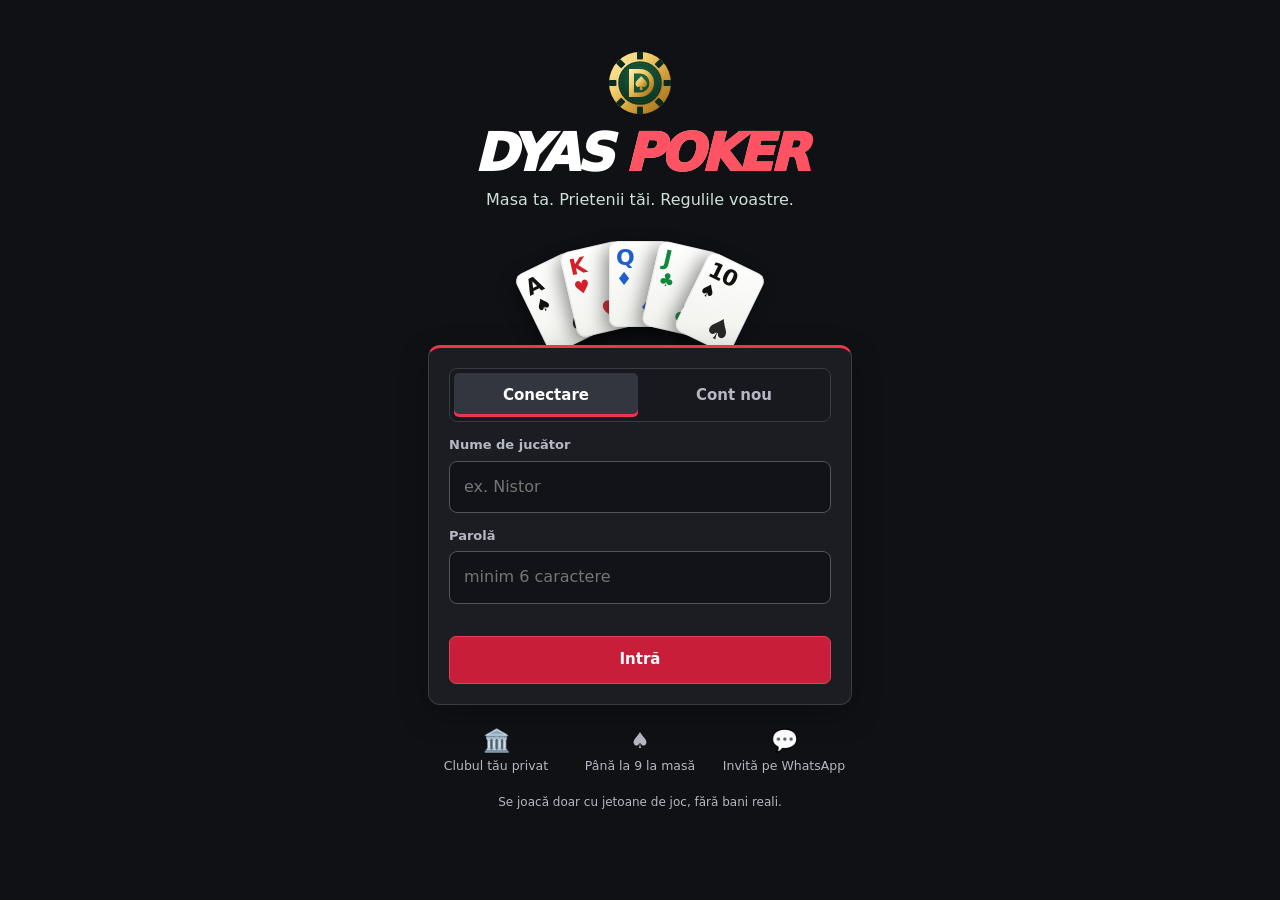
==== commit 1ebf185a: "Redesign player screens and admin dashboard, and add lobby filters" ====
--- a/index.html
+++ b/index.html
@@ -26,7 +26,7 @@
   <link rel="stylesheet" href="/dm.css">
   <link rel="stylesheet" href="/cashier.css">
   <link rel="stylesheet" href="/arena.css">
-</head>
+<link rel="stylesheet" href="/tour-ui.css"></head>
 <body>
   <div id="app"><div class="boot" aria-label="Se încarcă"><img src="/icon.svg" alt=""><i></i></div></div>
   <div id="toast" role="status" aria-live="polite"></div>
--- a/tour-ui.css
+++ b/tour-ui.css
@@ -0,0 +1,104 @@
+/* Player and operations surfaces share the same graphite scale. */
+html:root,html body.admin-mode {
+  --bg:#101115; --bg2:#17181d; --panel:#1e2026; --panel2:#2b2d35; --panel-solid:#1d1f25;
+  --line:#464951; --line2:#34363e; --text:#fafafa; --muted:#b5b8c2;
+  --accent:#ed364b; --accent-dark:#bd1832; --gold:#f4cc8b; --red:#ff697a;
+  --sans:Inter,Roboto,system-ui,sans-serif;
+}
+html body,html body.admin-mode {background:#101115;color:var(--text)}
+#app .screen:not(.admin),.cx .cx-screen:not(.wide){max-width:680px}
+#app .screen h1,.cx .screen h1 {font:850 clamp(26px,5.6vw,43px)/1.05 var(--sans);letter-spacing:-.05em}
+#app .screen h2,.cx .cx-h {color:#e1e2e7;font-weight:800;letter-spacing:.045em}
+#app .screen>.topbar,.cx .cx-top {min-height:63px;border-bottom:1px solid var(--line2);padding-block:9px;margin-bottom:18px}
+#app .back,.cx .back {background:#23252c;color:white;border:1px solid #3b3d45;border-radius:8px}
+#app .landing {padding-top:clamp(20px,5vh,54px)}
+#app .landing .wordmark,#app .appbar .wordmark {font-family:var(--sans);font-weight:950;letter-spacing:-.065em}
+#app .landing .wordmark {font-size:clamp(35px,7vw,52px)}
+#app .landing .auth {background:#1b1d23;border:1px solid #3a3c45;border-top:3px solid var(--accent);border-radius:12px}
+#app .landing input,#app .screen :is(input:not([type=checkbox],[type=radio],[type=range]),select,textarea),.cx :is(input:not([type=checkbox],[type=radio]),textarea,select) {color:white;background:#121318;border:1px solid #51535e;border-radius:8px;font-size:16px}
+#app .landing .tabs,#app .screen .tabs,.cx .cx-seg {background:#18191e;border-color:#393b45;border-radius:8px}
+#app .landing .tabs button,#app .screen .tabs button,.cx .cx-seg button {border-radius:5px}
+#app .tabs button.on,.cx .cx-seg button.on {background:#33353f;color:#fff;box-shadow:inset 0 -3px var(--accent)}
+#app .screen .btn.primary,#app .auth .btn.primary,.cx .cx-go {background:#c81e39;color:white;border:1px solid #e74259;border-radius:7px}
+#app .cx-hello {min-height:165px;align-content:center;background:linear-gradient(90deg,#17181df5 1%,#221a20e6 52%,#2c111b24),url('./club.webp') right center/cover;border:0;border-left:4px solid var(--accent);border-radius:8px}
+#app .cx-hello .cx-btn {align-self:center;border-radius:7px;background:#c51d38}
+#app .cx-hello .sub {color:#d1c7ce}
+#app .screen .list-item {min-height:72px;border-radius:8px;background:#202228}
+#app .screen .tcard {border-left:3px solid #51535e}
+#app .screen .tcard:has(.live){border-left-color:#48ba87}
+#app .screen .tcard[hidden]{display:none}
+.lobby-filter {display:flex;flex-wrap:wrap;gap:6px;margin:16px 0 8px}
+.lobby-filter button {min-height:42px;background:#24262d;border:1px solid #444750;border-radius:7px;color:white;padding:8px 14px;font-weight:700}
+.lobby-filter [aria-pressed=true] {background:#bf1b34;border-color:#e23a50}
+.lobby-count {font-size:14px;color:var(--muted);margin:10px 0}
+#app .screen .table-ic {width:38px;height:38px;flex-basis:38px;background:#33262c;color:#ffd5da}
+#app .club-hero,.cx .cx-hero {border-left:4px solid var(--accent);border-radius:10px;background:linear-gradient(95deg,#23252a,#24191fdf 65%,#18171b77),url('./club.webp') right center/cover}
+#app .screen :is(.profile-head,.hand-card,.settings,.phone-card,.menu,.invite,.tform,.tadmin,.trules,.tlevels,.tcard2,.uclub) {background:#202228;border:1px solid var(--line2);border-radius:9px}
+#app .screen .profile-head {border-left:4px solid var(--accent);padding:18px}
+#app .screen .avatars {display:grid;grid-template-columns:repeat(auto-fit,minmax(50px,1fr));gap:10px}
+#app .screen .avatars button {width:100%;height:auto;aspect-ratio:1;border-radius:9px}
+#app .screen .stats>div,.td-sheet .td-kpi {background:#22242c;border-color:#393c46;border-radius:8px}
+#app .screen .hand-card {padding:14px}
+#app .screen .hand-card .replay-btn {background:#322124;border-color:#76414c;color:#ffd5dc}
+#app .screen .tlobby,.tlobby .tlevel,.tourney .tinfo {background:#202228}
+#app .screen .tcard2,.tlobby .tlevel {border-left:3px solid #e33650}
+html body #tabbar {background:#191a20f7!important;border:1px solid #444650;border-radius:12px}
+html body #tabbar a.on {background:#322129;color:white;box-shadow:inset 0 -2px var(--accent)}
+#app .table-screen .tbar {background:#1a1b21;border-bottom:1px solid #383a43}
+#app .table-screen>.me {background:#1a1c22;border-top:2px solid #41434b}
+#app .table-screen .btn.fold {background:#2a2c34;color:#ececf1;border-color:#4a4d57}
+#app .table-screen .btn.call {background:#f4f4f5;color:#212127;border-color:white}
+#app .table-screen .btn.raise {background:#c41a35;color:white;border-color:#e33851}
+#app .table-screen .btn:disabled {opacity:.5}
+#app .table-screen .pot {color:#ffe8b8;background:#111c18e0;padding:3px 11px;border-radius:6px}
+#app .table-screen .seat.turn .box {border-color:white;outline-color:var(--accent);box-shadow:0 0 0 4px #1b1519}
+#app .table-screen .seat.win .box {border-color:#7be4a4}
+html body :is(.chat-panel,.rp-box,.td-sheet,.tsheet-box,.km-box,.cm-menu) {color:var(--text);background:#1c1e25;border-color:#474a54}
+html body .chat-head,html body .chat-input {background:#23252d;border-color:#41434c}
+html body .cm .bubble {background:#32353e;border-color:#41434e}
+html body .cm.mine .bubble {background:#492431;border-color:#7b354b}
+html body :is(.dm-row,.mg-item,.ach,.rp-seat,.td-row,.cx-row) {border-color:#373a43}
+html body .rp-step,html body .rp-seat.act {background:#39212a;border-color:#703442}
+html body .rp-ctl .play {background:#be1b35;color:white}
+html body .cx {background:#131419}
+.cx .cx-tiles,.cx .cx-pkgs {gap:8px}
+.cx .cx-tile,.cx .cx-pkg,.cx .cx-card,.cx .cx-acc,.cx .cx-row {background:#22242b;border-color:#40424b;border-radius:8px}
+.cx .cx-pkg.on,.cx .cx-method.on {background:#3a222b;border-color:#f65a70;box-shadow:inset 0 0 0 1px #f65a70}
+.cx .cx-pkg.on::after {background:#e93751;color:white}
+.cx .cx-bal b {font-variant-numeric:tabular-nums;letter-spacing:-.04em}
+#app .screen.admin {max-width:1050px}
+#app .admin .tabs.scroll {display:grid;grid-template-columns:repeat(4,minmax(0,1fr));gap:4px;padding:5px;overflow:visible;margin:0 0 16px}
+#app .admin .tabs.scroll button {padding:8px 3px;white-space:normal;overflow-wrap:anywhere;line-height:1.15;font-size:14px}
+#app .admin .kpis {display:grid;grid-template-columns:minmax(0,1fr);gap:16px}
+#app .admin .metric-group h2 {margin:0 0 9px}
+#app .admin .metric-grid {display:grid;grid-template-columns:repeat(2,minmax(0,1fr));gap:7px}
+#app .admin .kpi {display:flex;flex-direction:column;align-items:start;text-align:left;gap:4px;padding:13px 12px;background:#202228;border:1px solid #393b45;border-radius:8px;min-width:0}
+#app .admin .kpi small {font-size:14px;color:#dbdce3;line-height:1.25}
+#app .admin .kpi b {font:750 clamp(21px,4.5vw,30px)/1.15 var(--sans);color:#fff;font-variant-numeric:tabular-nums;overflow-wrap:anywhere}
+#app .admin .kpi em {font:normal 13px/1.25 var(--sans);color:#b6bac6}
+#app .admin .charts {gap:10px}
+#app .admin .chart {background:#202228;border-color:#393b45}
+#app .admin .bar i {background:#a9394d}
+#app .admin .bar.today i {background:#ff5c70}
+#app .admin .axis {font-size:12px}
+#app .admin .bank {background:#28252a;border-color:#58494d}
+@media(max-width:460px){#app .admin .charts{grid-template-columns:minmax(0,1fr)}#app .admin .tabs.scroll button {font-size:13px}html body.admin-mode #tabbar a{min-width:0;font-size:11px}}
+@media(min-width:800px){
+  #app .screen.admin:has(>#adm) {display:grid;grid-template-columns:170px minmax(0,1fr);gap:0 22px}
+  #app .admin>.topbar {grid-column:1/-1}
+  #app .admin:has(>#adm)>.tabs.scroll {grid-template-columns:1fr;align-self:start;position:sticky;top:16px}
+  #app .admin>.tabs.scroll button {text-align:left;padding:11px 14px}
+  #app .admin .metric-group:first-child .metric-grid {grid-template-columns:repeat(4,minmax(0,1fr))}
+  #app .admin .metric-group:nth-child(2) .metric-grid {grid-template-columns:repeat(3,minmax(0,1fr))}
+}
+
+/* Monochrome navigation pictograms keep player and admin navigation consistent. */
+body #tabbar [data-testid="nav-home"] .ni {font-size:0;width:21px;height:21px;background:currentColor;opacity:1;filter:none;mask:url("data:image/svg+xml,%3Csvg%20xmlns%3D%22http%3A%2F%2Fwww.w3.org%2F2000%2Fsvg%22%20viewBox%3D%220%200%2024%2024%22%3E%3Cpath%20d%3D%22M3%2010l9-7%209%207v11h-6v-7H9v7H3z%22%20fill%3D%22none%22%20stroke%3D%22black%22%20stroke-width%3D%221.8%22%20stroke-linecap%3D%22round%22%20stroke-linejoin%3D%22round%22%2F%3E%3C%2Fsvg%3E") center/contain no-repeat}
+body #tabbar [data-testid="nav-tables"] .ni {font-size:0;width:21px;height:21px;background:currentColor;opacity:1;filter:none;mask:url("data:image/svg+xml,%3Csvg%20xmlns%3D%22http%3A%2F%2Fwww.w3.org%2F2000%2Fsvg%22%20viewBox%3D%220%200%2024%2024%22%3E%3Cpath%20d%3D%22M3%2010a7%207%200%200%201%207-7h4a7%207%200%200%201%207%207v4a7%207%200%200%201-7%207h-4a7%207%200%200%201-7-7z%20M8%2012h8%22%20fill%3D%22none%22%20stroke%3D%22black%22%20stroke-width%3D%221.8%22%20stroke-linecap%3D%22round%22%20stroke-linejoin%3D%22round%22%2F%3E%3C%2Fsvg%3E") center/contain no-repeat}
+body #tabbar [data-testid="nav-play"] .ni {font-size:0;width:21px;height:21px;background:currentColor;opacity:1;filter:none;mask:url("data:image/svg+xml,%3Csvg%20xmlns%3D%22http%3A%2F%2Fwww.w3.org%2F2000%2Fsvg%22%20viewBox%3D%220%200%2024%2024%22%3E%3Cpath%20d%3D%22M5%205h11v15H5z%20M10%203l9%201%201%2014%22%20fill%3D%22none%22%20stroke%3D%22black%22%20stroke-width%3D%221.8%22%20stroke-linecap%3D%22round%22%20stroke-linejoin%3D%22round%22%2F%3E%3C%2Fsvg%3E") center/contain no-repeat}
+body #tabbar [data-testid="nav-activity"] .ni {font-size:0;width:21px;height:21px;background:currentColor;opacity:1;filter:none;mask:url("data:image/svg+xml,%3Csvg%20xmlns%3D%22http%3A%2F%2Fwww.w3.org%2F2000%2Fsvg%22%20viewBox%3D%220%200%2024%2024%22%3E%3Cpath%20d%3D%22M4%2020V9%20M10%2020V4%20M16%2020v-8%20M22%2020H2%22%20fill%3D%22none%22%20stroke%3D%22black%22%20stroke-width%3D%221.8%22%20stroke-linecap%3D%22round%22%20stroke-linejoin%3D%22round%22%2F%3E%3C%2Fsvg%3E") center/contain no-repeat}
+body #tabbar [data-testid="nav-overview"] .ni {font-size:0;width:21px;height:21px;background:currentColor;opacity:1;filter:none;mask:url("data:image/svg+xml,%3Csvg%20xmlns%3D%22http%3A%2F%2Fwww.w3.org%2F2000%2Fsvg%22%20viewBox%3D%220%200%2024%2024%22%3E%3Cpath%20d%3D%22M3%203h7v7H3z%20M14%203h7v7h-7z%20M3%2014h7v7H3z%20M14%2014h7v7h-7z%22%20fill%3D%22none%22%20stroke%3D%22black%22%20stroke-width%3D%221.8%22%20stroke-linecap%3D%22round%22%20stroke-linejoin%3D%22round%22%2F%3E%3C%2Fsvg%3E") center/contain no-repeat}
+body #tabbar [data-testid="nav-users"] .ni {font-size:0;width:21px;height:21px;background:currentColor;opacity:1;filter:none;mask:url("data:image/svg+xml,%3Csvg%20xmlns%3D%22http%3A%2F%2Fwww.w3.org%2F2000%2Fsvg%22%20viewBox%3D%220%200%2024%2024%22%3E%3Cpath%20d%3D%22M12%2012a4%204%200%201%200%200-8%204%204%200%200%200%200%208z%20M4%2021a8%208%200%200%201%2016%200%22%20fill%3D%22none%22%20stroke%3D%22black%22%20stroke-width%3D%221.8%22%20stroke-linecap%3D%22round%22%20stroke-linejoin%3D%22round%22%2F%3E%3C%2Fsvg%3E") center/contain no-repeat}
+body #tabbar [data-testid="nav-ledger"] .ni {font-size:0;width:21px;height:21px;background:currentColor;opacity:1;filter:none;mask:url("data:image/svg+xml,%3Csvg%20xmlns%3D%22http%3A%2F%2Fwww.w3.org%2F2000%2Fsvg%22%20viewBox%3D%220%200%2024%2024%22%3E%3Cpath%20d%3D%22M5%203h14v18H5z%20M8%208h8%20M8%2012h8%20M8%2016h5%22%20fill%3D%22none%22%20stroke%3D%22black%22%20stroke-width%3D%221.8%22%20stroke-linecap%3D%22round%22%20stroke-linejoin%3D%22round%22%2F%3E%3C%2Fsvg%3E") center/contain no-repeat}
+body #tabbar [data-testid="nav-live"] .ni {font-size:0;width:21px;height:21px;background:currentColor;opacity:1;filter:none;mask:url("data:image/svg+xml,%3Csvg%20xmlns%3D%22http%3A%2F%2Fwww.w3.org%2F2000%2Fsvg%22%20viewBox%3D%220%200%2024%2024%22%3E%3Cpath%20d%3D%22M2%205h20v13H2z%20M8%2022h8%20M12%2018v4%22%20fill%3D%22none%22%20stroke%3D%22black%22%20stroke-width%3D%221.8%22%20stroke-linecap%3D%22round%22%20stroke-linejoin%3D%22round%22%2F%3E%3C%2Fsvg%3E") center/contain no-repeat}
+body #tabbar [data-testid="nav-alerts"] .ni {font-size:0;width:21px;height:21px;background:currentColor;opacity:1;filter:none;mask:url("data:image/svg+xml,%3Csvg%20xmlns%3D%22http%3A%2F%2Fwww.w3.org%2F2000%2Fsvg%22%20viewBox%3D%220%200%2024%2024%22%3E%3Cpath%20d%3D%22M5%2022V3%20M5%204c5-5%209%205%2015%200v10c-6%205-10-5-15%200%22%20fill%3D%22none%22%20stroke%3D%22black%22%20stroke-width%3D%221.8%22%20stroke-linecap%3D%22round%22%20stroke-linejoin%3D%22round%22%2F%3E%3C%2Fsvg%3E") center/contain no-repeat}
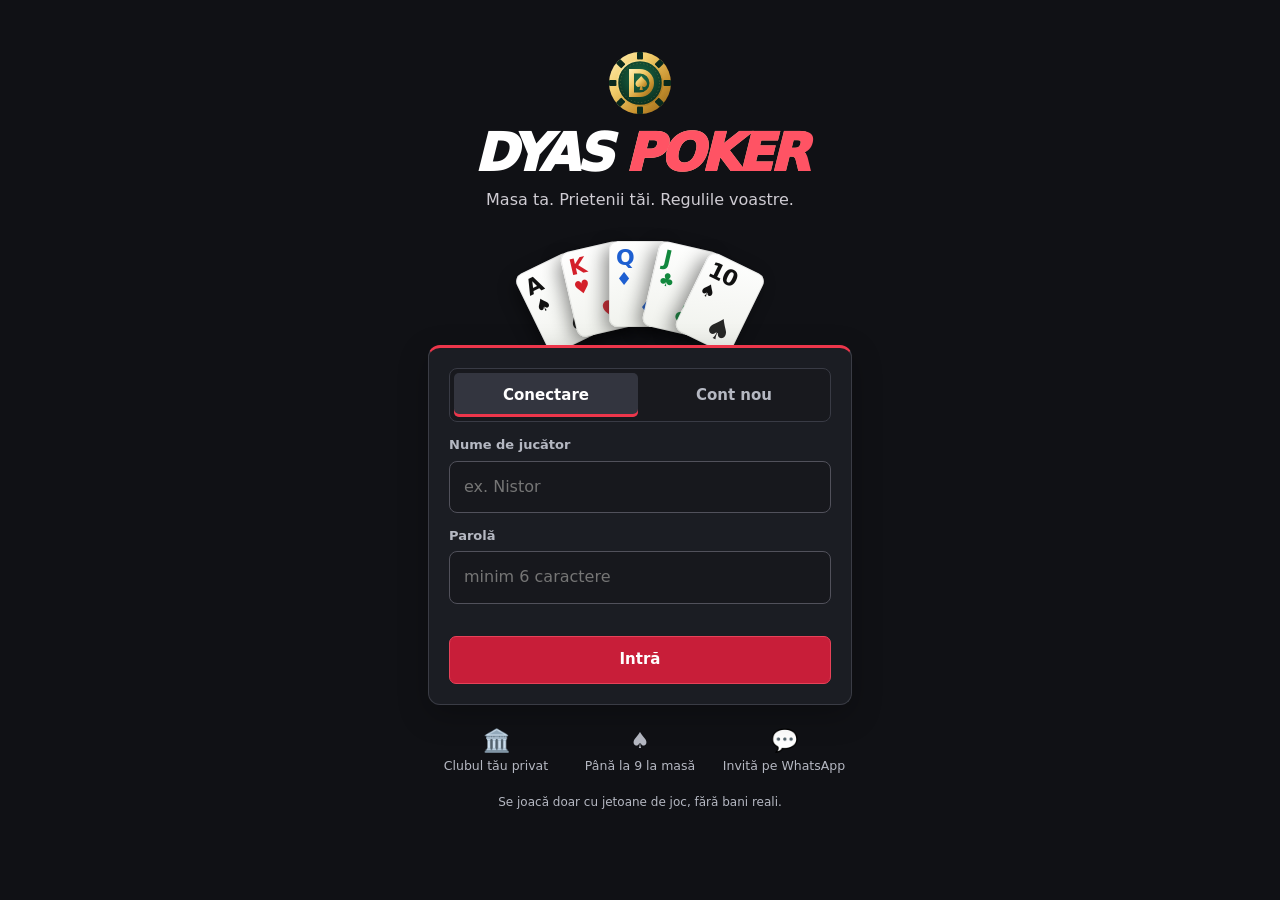
==== commit d2dcce0f: "Present confirmed Hold’em results on the real table and add a mobile victory gallery" ====
--- a/index.html
+++ b/index.html
@@ -26,7 +26,7 @@
   <link rel="stylesheet" href="/dm.css">
   <link rel="stylesheet" href="/cashier.css">
   <link rel="stylesheet" href="/arena.css">
-<link rel="stylesheet" href="/tour-ui.css"></head>
+<link rel="stylesheet" href="/tour-ui.css"><link rel="stylesheet" href="/victories/motion.css"><script type="module" src="/victories/live.mjs"></script></head>
 <body>
   <div id="app"><div class="boot" aria-label="Se încarcă"><img src="/icon.svg" alt=""><i></i></div></div>
   <div id="toast" role="status" aria-live="polite"></div>
@@ -38,3 +38,4 @@
   <script type="module" src="/pushtest.js"></script>
 <script type="module" src="/arena.js"></script></body>
 </html>
+
--- a/tour-ui.css
+++ b/tour-ui.css
@@ -98,7 +98,153 @@
 body #tabbar [data-testid="nav-play"] .ni {font-size:0;width:21px;height:21px;background:currentColor;opacity:1;filter:none;mask:url("data:image/svg+xml,%3Csvg%20xmlns%3D%22http%3A%2F%2Fwww.w3.org%2F2000%2Fsvg%22%20viewBox%3D%220%200%2024%2024%22%3E%3Cpath%20d%3D%22M5%205h11v15H5z%20M10%203l9%201%201%2014%22%20fill%3D%22none%22%20stroke%3D%22black%22%20stroke-width%3D%221.8%22%20stroke-linecap%3D%22round%22%20stroke-linejoin%3D%22round%22%2F%3E%3C%2Fsvg%3E") center/contain no-repeat}
 body #tabbar [data-testid="nav-activity"] .ni {font-size:0;width:21px;height:21px;background:currentColor;opacity:1;filter:none;mask:url("data:image/svg+xml,%3Csvg%20xmlns%3D%22http%3A%2F%2Fwww.w3.org%2F2000%2Fsvg%22%20viewBox%3D%220%200%2024%2024%22%3E%3Cpath%20d%3D%22M4%2020V9%20M10%2020V4%20M16%2020v-8%20M22%2020H2%22%20fill%3D%22none%22%20stroke%3D%22black%22%20stroke-width%3D%221.8%22%20stroke-linecap%3D%22round%22%20stroke-linejoin%3D%22round%22%2F%3E%3C%2Fsvg%3E") center/contain no-repeat}
 body #tabbar [data-testid="nav-overview"] .ni {font-size:0;width:21px;height:21px;background:currentColor;opacity:1;filter:none;mask:url("data:image/svg+xml,%3Csvg%20xmlns%3D%22http%3A%2F%2Fwww.w3.org%2F2000%2Fsvg%22%20viewBox%3D%220%200%2024%2024%22%3E%3Cpath%20d%3D%22M3%203h7v7H3z%20M14%203h7v7h-7z%20M3%2014h7v7H3z%20M14%2014h7v7h-7z%22%20fill%3D%22none%22%20stroke%3D%22black%22%20stroke-width%3D%221.8%22%20stroke-linecap%3D%22round%22%20stroke-linejoin%3D%22round%22%2F%3E%3C%2Fsvg%3E") center/contain no-repeat}
+body #tabbar [data-testid="nav-profile"] .ni > * {display:none}
+body #tabbar [data-testid="nav-profile"] .ni,
 body #tabbar [data-testid="nav-users"] .ni {font-size:0;width:21px;height:21px;background:currentColor;opacity:1;filter:none;mask:url("data:image/svg+xml,%3Csvg%20xmlns%3D%22http%3A%2F%2Fwww.w3.org%2F2000%2Fsvg%22%20viewBox%3D%220%200%2024%2024%22%3E%3Cpath%20d%3D%22M12%2012a4%204%200%201%200%200-8%204%204%200%200%200%200%208z%20M4%2021a8%208%200%200%201%2016%200%22%20fill%3D%22none%22%20stroke%3D%22black%22%20stroke-width%3D%221.8%22%20stroke-linecap%3D%22round%22%20stroke-linejoin%3D%22round%22%2F%3E%3C%2Fsvg%3E") center/contain no-repeat}
 body #tabbar [data-testid="nav-ledger"] .ni {font-size:0;width:21px;height:21px;background:currentColor;opacity:1;filter:none;mask:url("data:image/svg+xml,%3Csvg%20xmlns%3D%22http%3A%2F%2Fwww.w3.org%2F2000%2Fsvg%22%20viewBox%3D%220%200%2024%2024%22%3E%3Cpath%20d%3D%22M5%203h14v18H5z%20M8%208h8%20M8%2012h8%20M8%2016h5%22%20fill%3D%22none%22%20stroke%3D%22black%22%20stroke-width%3D%221.8%22%20stroke-linecap%3D%22round%22%20stroke-linejoin%3D%22round%22%2F%3E%3C%2Fsvg%3E") center/contain no-repeat}
 body #tabbar [data-testid="nav-live"] .ni {font-size:0;width:21px;height:21px;background:currentColor;opacity:1;filter:none;mask:url("data:image/svg+xml,%3Csvg%20xmlns%3D%22http%3A%2F%2Fwww.w3.org%2F2000%2Fsvg%22%20viewBox%3D%220%200%2024%2024%22%3E%3Cpath%20d%3D%22M2%205h20v13H2z%20M8%2022h8%20M12%2018v4%22%20fill%3D%22none%22%20stroke%3D%22black%22%20stroke-width%3D%221.8%22%20stroke-linecap%3D%22round%22%20stroke-linejoin%3D%22round%22%2F%3E%3C%2Fsvg%3E") center/contain no-repeat}
 body #tabbar [data-testid="nav-alerts"] .ni {font-size:0;width:21px;height:21px;background:currentColor;opacity:1;filter:none;mask:url("data:image/svg+xml,%3Csvg%20xmlns%3D%22http%3A%2F%2Fwww.w3.org%2F2000%2Fsvg%22%20viewBox%3D%220%200%2024%2024%22%3E%3Cpath%20d%3D%22M5%2022V3%20M5%204c5-5%209%205%2015%200v10c-6%205-10-5-15%200%22%20fill%3D%22none%22%20stroke%3D%22black%22%20stroke-width%3D%221.8%22%20stroke-linecap%3D%22round%22%20stroke-linejoin%3D%22round%22%2F%3E%3C%2Fsvg%3E") center/contain no-repeat}
+
+/* Profile picker, app header and shared feedback */
+.arena-face.extra-face {background-image:url('./portraits-nine.webp');background-size:300% 300%}
+#app .avatars button[data-av=""] {background:#302835;color:#f5d4b0;font:800 1.25rem/1 var(--sans)}
+#app .appbar {gap:clamp(5px,1.6vw,12px);align-items:center}
+#app .appbar .grow {min-width:0}
+#app .appbar :is(.admin-btn,.dm-btn) {height:40px;min-height:40px;margin:0;border:1px solid #43444e;background:#22232a;color:#f4f1f4;border-radius:10px;box-shadow:none}
+#app .appbar .admin-btn {display:inline-flex;align-items:center;gap:6px;padding:0 10px;font:700 14px/1 var(--sans)}
+#app .appbar .dm-btn {width:40px}
+#app .dm-btn {display:inline-flex;align-items:center;justify-content:center;padding:0}
+#app .dm-btn .dm-glyph {display:block;flex:none;width:22px;height:22px}
+#app .appbar .admin-btn::before,body .pm .pm-ic::before {content:"";width:18px;height:18px;display:block;background:currentColor;mask:var(--glyph) center/contain no-repeat}
+#app .admin-btn {--glyph:url("data:image/svg+xml,%3Csvg xmlns='http://www.w3.org/2000/svg' viewBox='0 0 24 24' fill='none' stroke='black' stroke-width='1.8' stroke-linejoin='round'%3E%3Cpath d='M12 3l8 3v5c0 5-4 8-8 10-4-2-8-5-8-10V6z M8.5 12l2.5 2.5 4.5-5'/%3E%3C/svg%3E")}
+body .pm .pm-box {max-height:88dvh;overflow:auto;box-sizing:border-box;background:linear-gradient(155deg,#2c242d,#1b1c22 65%);border:1px solid #52434c;border-radius:20px;box-shadow:0 16px 48px #0008;padding:24px 20px 12px}
+body .pm .pm-ic {margin:0 auto 12px;display:grid;place-items:center;width:44px;height:44px;font-size:0;border-radius:14px;background:#42232e;color:#ffafbc;--glyph:url("data:image/svg+xml,%3Csvg xmlns='http://www.w3.org/2000/svg' viewBox='0 0 24 24' fill='none' stroke='black' stroke-width='1.8' stroke-linejoin='round'%3E%3Cpath d='M5 17h14l-2-3V9a5 5 0 0 0-10 0v5z M10 20q2 2 4 0'/%3E%3C/svg%3E")}
+body .pm .pm-ic::before {width:24px;height:24px}
+body .pm .pm-box h2 {font:800 23px/1.15 var(--sans);letter-spacing:-.035em}
+body .pm .pm-box p {line-height:1.55;color:#c6c5cf;margin:8px 0 16px}
+body .pm .pm-box .primary {background:#bf203d;color:#fff;border:1px solid #e24760;box-shadow:none;border-radius:9px;min-height:46px}
+body .pm .pm-later {min-height:44px;color:#cfccd2}
+body #toast.ok {background:#29242b;color:#fff5ec;border:1px solid #6b545c;border-left:3px solid var(--gold);border-radius:12px;box-shadow:0 6px 22px #0005}
+body #toast.ok::before {content:'✓';color:var(--gold);margin-right:.5em}
+#app .screen .push-ask,#app .install,#app .screen .jp-link {background:linear-gradient(120deg,#2b252c,#202127);border-color:#52434b}
+#app .online-h .dot,.arena-live-dot {display:inline-block;vertical-align:.07em;width:8px;height:8px;border-radius:50%;background:#f15c74;box-shadow:0 0 0 3px #e5486622}
+#app .screen .tcard:has(.live) {border-left-color:#cf5069}
+#app .list-item .badge.live,#app .badge.live,.cx .cx-badge.ok {background:#392731;color:#ffbdc8;border-color:#6c414e}
+#app .cx-steps li.done i,.cx .cx-steps li.done i {background:#ab3853;border-color:#d56278;color:white}
+html body :is(.chat-panel,.dm-panel,.tsheet-box,.rp-board),#app .table-screen .tray {background:#202127;border-color:#44434d}
+#app .screen .pos,.cx .cx-sum .pos,.td-net.up,.td-row .pos {color:#f1d39e}
+#app .table-screen .pot,#app .table-screen .msg {background:#191920ed;color:#fff1d6}
+#app .table-screen .seat:not(.win,.turn,.free) .box {background:linear-gradient(#2a2b33,#1c1c22);border-color:#55545e}
+#app .table-screen .seat.free .box {background:#19191fdc;border-color:#84818a}
+#app .table-screen .seat.win .box {border-color:#e3bd82;outline:1px solid #e3bd82}
+#app .table-screen .turnbar i {background:linear-gradient(90deg,#ad2445,#f27c8c)}
+html body .fx-rib {background:linear-gradient(135deg,#35252f,#191a20);border-color:#68515c}
+html body .fx-rib small,html body .fx-amt,html body .fx-float:not(.allin) {color:#f5d298;text-shadow:0 2px 4px #141216}
+@keyframes arena-deal {from {opacity:0;transform:translateY(-22px) rotate(-6deg) scale(.94)}to {opacity:1;transform:none}}
+@keyframes arena-reveal {from {opacity:.35;transform:perspective(360px) rotateY(70deg)}to {opacity:1;transform:none}}
+@media(prefers-reduced-motion:no-preference){
+  #app .pcard.deal {animation:arena-deal .26s cubic-bezier(.2,.7,.2,1) both}
+  #app .pcard.flip {animation:arena-reveal .34s ease-out both}
+  #app .betchip.pop {animation-duration:.24s}
+}
+@media(prefers-reduced-motion:reduce){
+  html body :is(.fx-banner,.fx-trophy,.fx-tbox,.fx-float,.pm,.tsheet-box,.pcard.deal,.pcard.flip,.seat.win .box) {animation-duration:.01ms!important;animation-delay:0s!important;animation-iteration-count:1!important}
+  html body :is(.fx-chip,.fx-spark,.flychip,.fx-conf){visibility:hidden}
+}
+html body :is(.rp-box,.td-sheet .tsheet-box),#app .online,#app .on-all {background:#202127;border-color:#46434d;color:#eeedf1}
+#app :is(.btn.green,.btn.mm-call.sent,.wa,.tstart),.cx .cx-btn {background:#362731;border-color:#68414d;color:#ffe3e8}
+#app :is(.fab-chat,.fab-r .fab,.fab-x .fab) {background:#352530;color:#ffdde4;border-color:#694351}
+#app :is(.tbadge.open,.who .st .tp,.seat .tag),.cx :is(.cx-kind.buy,.cx-copy.done) {background:#3b2c33;color:#f5d3cf;border-color:#674955}
+html body :is(.cm .av,.seat .sav),#app .avatar {background-color:#292832}
+.cx :is(.cx-pkg.on,.cx-method.on,.cx-tile.on),#app .rp-seat.win {background:#34292e;border-color:#b68670}
+.cx .cx-bal,.cx .cx-hero em,#app .kpi em,#app .friend .fav .on {color:#efcc9b}
+#app .table-screen {background:radial-gradient(ellipse at center,#282329,#101115 75%)}
+html body .tb-btn .unread {background:#bf203d;color:white}
+
+/* Each rail is part of its photograph. Keep the live board and seats on their own layers. */
+#app [data-theme="green"] {--table-art:url("./table-emerald.webp")}
+#app [data-theme="blue"] {--table-art:url("./table-sapphire.webp")}
+#app [data-theme="red"] {--table-art:url("./table-burgundy.webp")}
+#app :is(.table-screen,.tmini)[data-theme] .felt {
+  background:var(--table-art) center / 100% 100% no-repeat;
+  border:0;border-radius:50% / 26%;box-shadow:0 6px 18px #0006;
+  pointer-events:none;
+}
+#app :is(.table-screen,.tmini)[data-theme] .felt > i {display:none}
+
+/* Fit the community board inside the narrowest cloth, including the side rails. */
+#app .table-screen .felt-wrap > .center {width:min(54%,320px);container-type:inline-size;gap:5px}
+#app .table-screen .center > .board {width:100%;display:grid;grid-template-columns:repeat(5,minmax(0,1fr));gap:3px}
+#app .table-screen .board > .pcard {--w:calc((100cqw - 12px) / 5);width:100%;height:auto;aspect-ratio:5/7;min-width:0;box-sizing:border-box}
+#app .table-screen .center :is(.pot,.msg) {max-width:100%;box-sizing:border-box;text-align:center;overflow-wrap:anywhere;white-space:normal}
+#app .table-screen .felt-wrap > .tjp {position:absolute;right:8px;top:5px;display:grid;justify-items:center;align-content:center;gap:2px;min-width:53px;max-width:35%;padding:4px 8px;box-sizing:border-box;border:1px solid #96774e;border-radius:9px;background:linear-gradient(155deg,#472930,#20191e 70%);box-shadow:inset 0 1px #ffffff16,0 2px 6px #0005;text-align:center;line-height:1}
+#app .table-screen .tjp::before {content:"Jackpot";position:static;display:block;width:auto;height:auto;background:none;font:700 8px/1.1 var(--sans);text-transform:uppercase;letter-spacing:.08em;color:#e1c395}
+#app .table-screen .tjp b {display:block;margin:0;padding:0;background:none;color:#fff1d1;font:800 15px/1 var(--sans);font-variant-numeric:tabular-nums;text-align:center}
+#app .friends .friend {width:90px;display:grid;justify-items:center;align-content:start;grid-template-rows:44px auto auto;gap:5px;padding:8px 4px}
+#app .friend .fav,#app .friend .fav .av {display:grid;place-items:center;width:44px;height:44px;box-sizing:border-box}
+#app .friend .fav .on {width:10px;height:10px;background:#ec5970}
+#app .friends .friend b {max-width:100%;min-width:0;line-height:1.2}
+#app .online .on-p {display:grid;grid-template-columns:36px minmax(0,1fr) auto auto;align-items:center;gap:7px;padding:6px 0}
+#app .online .on-p.me {background:none;border:0;opacity:1}
+#app .online .on-p > .av {width:36px;height:36px;overflow:hidden}
+#app .online .on-p .grow {min-width:0;overflow-wrap:anywhere}
+#app .online .on-p .grow b,#app .online .on-p .grow small {display:block;line-height:1.3}
+@media(max-width:370px){#app .online .on-p {grid-template-columns:36px minmax(0,1fr) auto}#app .online .on-p [data-invite] {grid-column:2/-1;justify-self:start}}
+
+/* Paired surface and text colors also cover the primary tile on the club screen. */
+#app .screen .tile,#app .screen .tile.gold {background:#23242b;color:#fff4df;border:1px solid #50434a}
+#app .screen .tile b {color:#fff5e4;font-weight:750}
+#app .screen .tile small {color:#d0c8cc;opacity:1;line-height:1.4}
+#app .screen .tile > span {position:relative;z-index:1}
+#app .screen .tile::after {pointer-events:none;opacity:.045}
+#app .tile .ic {height:40px;width:40px;display:grid;place-items:center;line-height:1;background:#362a31;color:#f4ce98}
+#app .screen .tile[href="#/admin/users"] .ic,#app .screen .tile[href="#/admin/live"] .ic {font-size:0}
+#app .screen .tile[href="#/admin/users"] .ic::before,#app .screen .tile[href="#/admin/live"] .ic::before {content:"";width:23px;height:23px;background:currentColor;mask:var(--tile-icon) center/contain no-repeat}
+.tile[href="#/admin/users"] {--tile-icon:url("data:image/svg+xml,%3Csvg xmlns='http://www.w3.org/2000/svg' viewBox='0 0 24 24' fill='none' stroke='black' stroke-width='1.7'%3E%3Cellipse cx='10' cy='6' rx='7' ry='3'/%3E%3Cpath d='M3 6v4c0 4 14 4 14 0V6M3 10v4c0 3 7 4 10 3m3-3v8m-4-4h8'/%3E%3C/svg%3E")}
+.tile[href="#/admin/live"] {--tile-icon:url("data:image/svg+xml,%3Csvg xmlns='http://www.w3.org/2000/svg' viewBox='0 0 24 24' fill='none' stroke='black' stroke-width='1.7'%3E%3Crect x='2' y='4' width='20' height='14' rx='3'/%3E%3Cpath d='M8 21h8m-4-3v3'/%3E%3C/svg%3E")}
+#app .screen .btn:not(.tb-btn),.cx .cx-go {line-height:1.25;white-space:normal;overflow-wrap:anywhere;text-align:center}
+#app .table-screen .seat .tag {background:#33252d;color:#f9e7cd}
+#app .table-screen .seat.win .box {box-shadow:0 0 0 1px #ebce92,0 0 14px #d9a64470}
+.arena-gesture {position:absolute;pointer-events:none;border:2px solid #f7d491}
+.gesture-check {border-radius:50%;width:20px;height:10px;animation:arena-tap .75s ease-out both}
+.gesture-fold,.gesture-show {width:18px;height:25px;border-radius:4px;background:repeating-linear-gradient(45deg,#412a34 0 3px,#66424a 3px 4px);box-shadow:4px 1px #aa8559;animation:arena-muck .68s ease-in both}
+.gesture-show {background:#fff4dd;animation:arena-show .65s ease-out both}
+@keyframes arena-tap {from{opacity:1;transform:translate(-50%,-50%) scale(.45)}to{opacity:0;transform:translate(-50%,-50%) scale(2)}}
+@keyframes arena-muck {from{opacity:1;transform:translate(-50%,-60%) rotate(-9deg)}to{opacity:0;transform:translate(-15%,-180%) rotate(14deg) scale(.7)}}
+@keyframes arena-show {from{opacity:.9;transform:translate(-50%,-75%) rotateY(75deg)}to{opacity:0;transform:translate(-50%,-145%) rotateY(0)}}
+@media(prefers-reduced-motion:no-preference){#app .pcard.deal{animation-duration:.48s}#app .pcard.flip{animation-duration:.56s}}
+.arena-dealt-back {position:absolute;width:15px;height:21px;border:1px solid #e1be83;border-radius:3px;background:repeating-linear-gradient(45deg,#4e2332 0 3px,#713747 3px 4px);box-shadow:0 2px 5px #0008;pointer-events:none}
+.arena-control-icon {display:inline-block;width:1.08em;height:1.08em;vertical-align:-.16em;flex:none;fill:none;stroke:currentColor;stroke-width:1.7;stroke-linecap:round;stroke-linejoin:round;pointer-events:none}
+@keyframes arena-public-card {0%{opacity:.15;transform:perspective(420px) rotateY(82deg)}65%{opacity:1;transform:none;box-shadow:0 0 0 1px #dfb875,0 0 9px #e9ba6266}100%{transform:none}}
+@media(prefers-reduced-motion:no-preference){#app .board .pcard.flip{animation-name:arena-public-card}}
+
+/* Club identity and wallet share the same surfaces across home, club and cashier views. */
+html:root,html body.admin-mode {
+  --green:var(--accent);
+  --club-emblem-bg:linear-gradient(145deg,#4a2934,#2b2028);
+  --club-emblem-border:#71424e;
+}
+html body .cx {background:var(--bg)}
+html body .cx .cx-bal {
+  background:linear-gradient(115deg,#2c252d,#212127 55%,#1e1f25);
+  border:1px solid #48404a;border-left:3px solid var(--accent);
+  border-radius:12px;box-shadow:none;color:var(--text)
+}
+html body .cx .cx-bal .sep {background:#49434c}
+html body .cx .cx-bal small,html body .cx .cx-bal em {color:#c6c2cc}
+html body .cx .cx-bal b {color:#fbf7f4}
+html body .cx .cx-bal > div:first-child b {color:#f4cc8b}
+#app .emblem,html body .cx .cx-emb {
+  background:var(--club-emblem-bg);border:1px solid var(--club-emblem-border);
+  color:#f4cc8b;box-shadow:inset 0 1px #ffffff0c
+}
+#app .club-hero .desc,#app .landing .tagline,#app .news-item p {color:#cfccd3}
+#app .landing .feature {color:var(--muted)}
+#app .table-ic.on {outline-color:#966375;box-shadow:0 0 0 2px #ad405b}
+#app .av,#app .avatar,#app .seat .sav {background:#302932;color:#f9dfb5}
+#app .switch input:checked {background:var(--accent);border-color:#d84a62}
+#app .btn.wa,#app .btn.green {box-shadow:none}
+#app .landing .auth :is(input,select),html body .tsheet-box :is(input:not([type=range],[type=checkbox],[type=radio]),textarea) {background:#17181d;border-color:#51515b;color:var(--text)}
+#app .online-h .dot,#app .friend .fav .on {background:#ec5970;border-color:#202127}
+html body .dm-btn .unread,html body .tb-btn .unread {background:#bd203d;color:white;box-shadow:0 0 0 2px #1e1f25}
+html body .fx-rib span {color:#efe9ec}
--- a/victories/motion.css
+++ b/victories/motion.css
@@ -0,0 +1,5 @@
+.v-layer{position:fixed;inset:0;z-index:38;pointer-events:none;overflow:hidden;color:#fff1cf;font:600 13px/1.22 system-ui}.v-caption{position:absolute;transform:translateX(-50%);text-align:center;background:#18161ef2;border:1px solid #967746;border-radius:8px;padding:4px 6px;box-sizing:border-box}.v-caption strong,.v-caption small{display:block;overflow-wrap:anywhere}.v-caption small{color:#dfc89f}.v-summary{display:flex;justify-content:center;position:relative;gap:3px;margin:0 auto;width:max-content;max-width:100%}.v-summary:not(:empty){padding:5px 0;margin-bottom:3px}.v-card{font:700 12px/17px system-ui;color:#211d23;background:#fff3d9;border-radius:3px;padding:0 2px;outline:1px solid #bfa370}.v-red{color:#951e34}.v-art{position:absolute;inset:-2px 0;width:100%;height:calc(100% + 4px);overflow:visible}.v-art path{fill:none;stroke:#ffd886;stroke-width:1.2;filter:drop-shadow(0 0 1px #86501c)}.v-art text{fill:#ffdf9f;stroke:#713b25;stroke-width:.35;font-size:8px}.v-amount{position:absolute;transform:translateX(-50%);padding:1px 5px;background:#36291f;border:1px solid #af914f;border-radius:5px;color:#ffe2a4;font-variant-numeric:tabular-nums}.v-orbit{position:absolute;width:8px;height:8px;background:#fff1b4;border-radius:50%;box-shadow:0 0 8px 3px #ecad4c}.victory-active #app .board .v-hit,.victory-active #app .v-hit{outline:2px solid #edc87e;outline-offset:-2px}.victory-active .table-screen .center .msg{visibility:hidden}.v-layer .fx-chip{position:absolute;top:0;left:0}
+body.v-gallery{overflow:auto!important;background:#131419}.v-gallery #app .table-screen{position:relative;inset:auto;display:flex;flex-direction:column;width:100%;height:clamp(405px,65svh,650px);padding:0}.v-gallery #app .felt-wrap{width:100%;height:auto;min-height:0;flex:1;aspect-ratio:auto}.v-gallery #app .tbar .back,.v-gallery #app :is(.fab-r,.fab-chat,.tjp,.conn,.tb-btn){display:none}.v-gallery .v-controls{padding:12px 16px 20px;background:#1d1e24;border-top:1px solid #48434a;color:#faf5e9;font:14px system-ui}.v-controls h1{font-size:19px;margin:0 0 8px}.v-presets,.v-fields{display:grid;gap:6px}.v-presets{grid-template-columns:repeat(3,minmax(0,1fr))}.v-fields{grid-template-columns:1fr 1fr;margin:8px 0}.v-controls button,.v-controls select{width:100%;min-height:36px;background:#2c2a32;color:#fff;border:1px solid #615158;border-radius:7px;font:600 12px system-ui;margin:0;padding:4px}.v-controls label{font:600 11px system-ui;color:#d3c2ad}.v-controls #repeat{background:#ae233f;font-size:14px}.v-controls p{margin:6px 0 0;font-size:12px}.v-gallery #app .seat .nm{font-size:clamp(10px,2.8vw,13px);overflow-wrap:anywhere;white-space:normal;line-height:1.02}.v-gallery #app .center{z-index:1}.v-gallery #app .seat{z-index:2}
+@media(min-width:820px){body.v-gallery{display:grid;grid-template-columns:minmax(0,1fr) minmax(250px,320px);align-items:center;min-height:100svh;padding:12px 2vw;gap:18px}.v-gallery #app .table-screen{height:min(71svh,650px)}.v-controls{border-radius:12px}}
+@media(prefers-reduced-motion:reduce){.v-gallery .pcard,.victory-active .pcard{animation:none!important}}
+.v-gallery #app .seat .box{position:relative}.v-gallery #app .seat .box:before{content:"";display:block;position:absolute;top:-14px;left:-4px;width:20px;height:20px;border-radius:50%;background:#362731 url('/avatars.webp') var(--vx,0%) var(--vy,0%)/400% 400%;border:1px solid #b89a67}.v-gallery [data-testid="seat-1"]{--vx:33.33%}.v-gallery [data-testid="seat-2"]{--vx:66.67%}.v-gallery [data-testid="seat-3"]{--vx:100%}.v-gallery [data-testid="seat-4"]{--vy:33.33%}.v-gallery [data-testid="seat-5"]{--vx:33.33%;--vy:33.33%}.v-gallery [data-testid="seat-6"]{--vx:66.67%;--vy:33.33%}.v-gallery [data-testid="seat-7"]{--vx:100%;--vy:33.33%}.v-gallery [data-testid="seat-8"]{--vy:66.67%}
